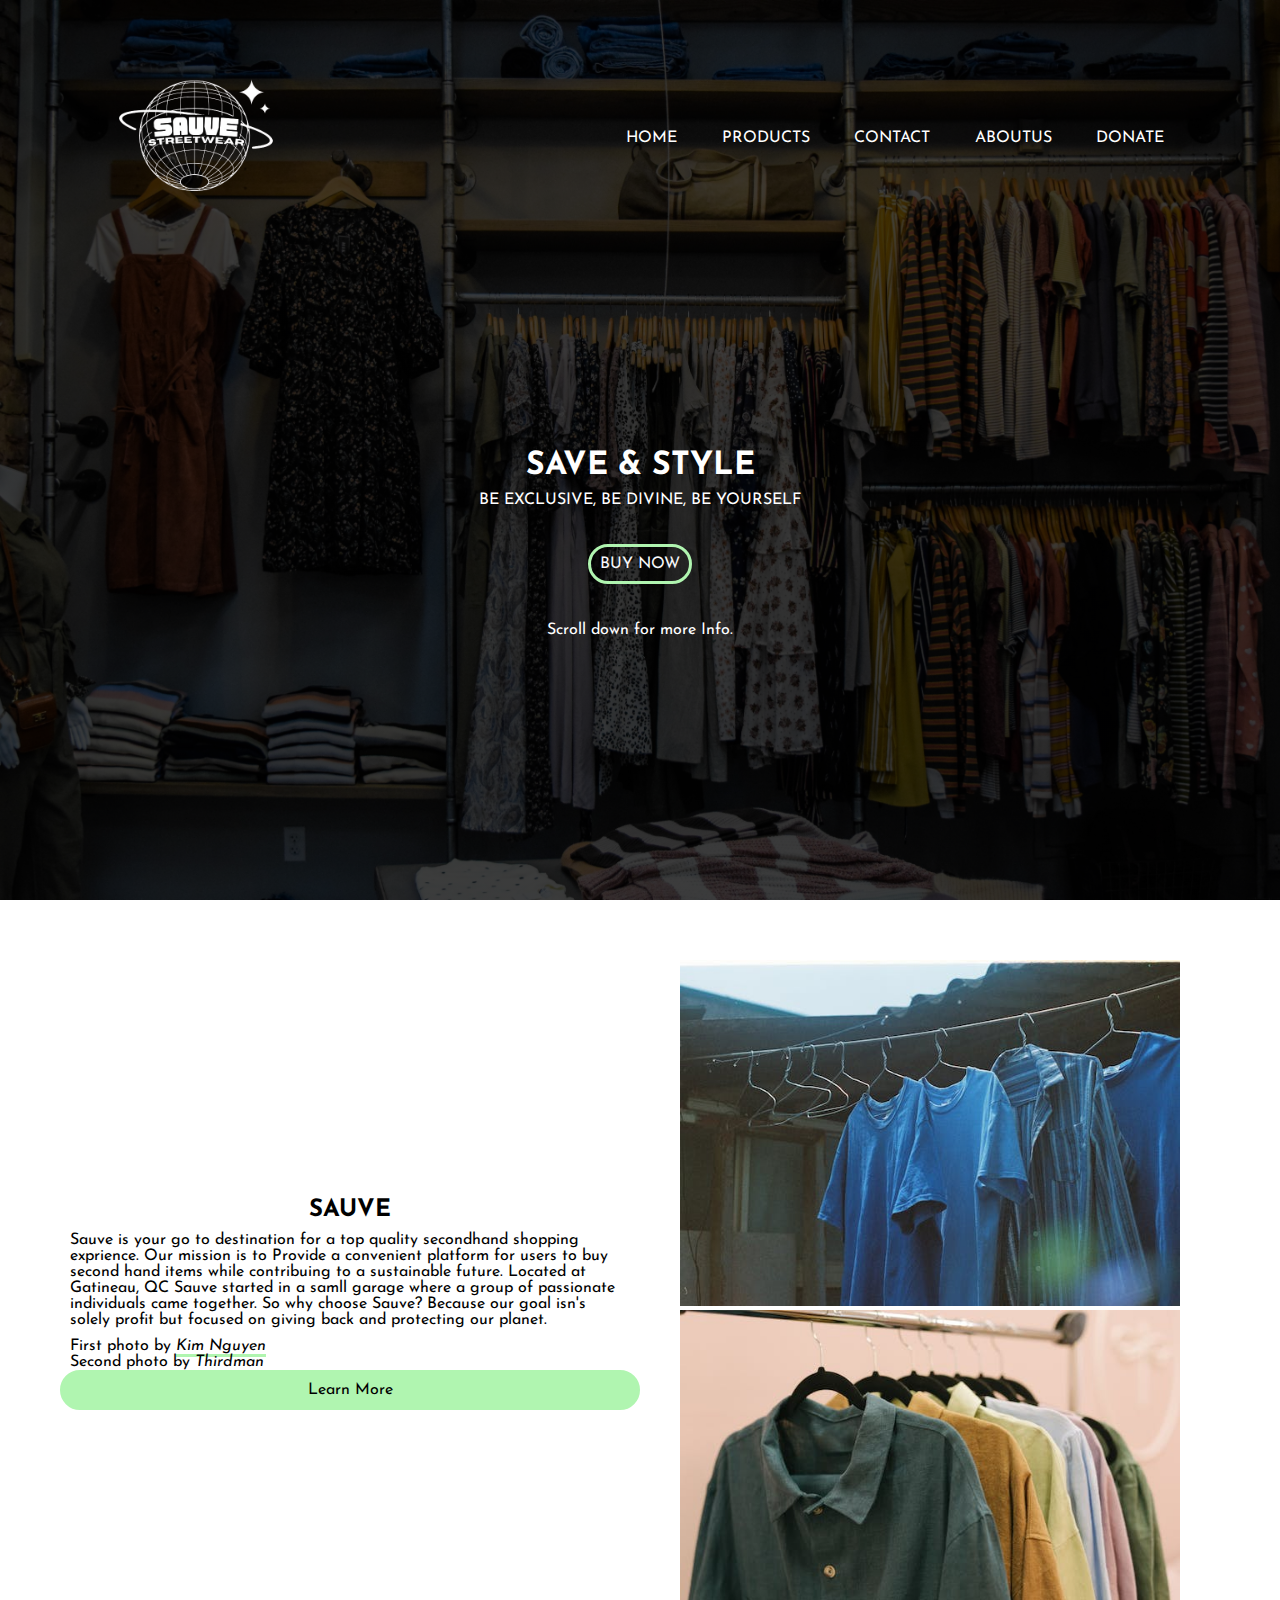
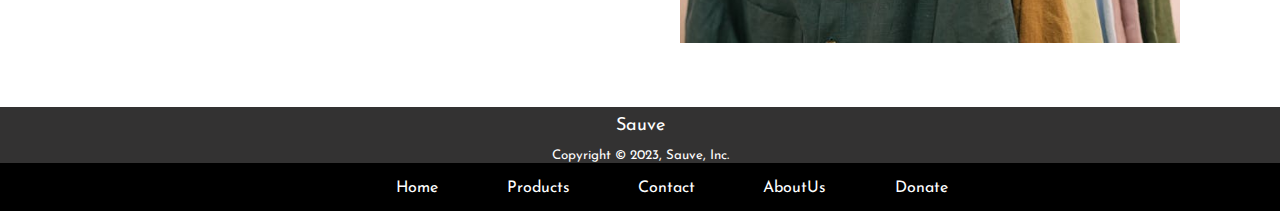
==== index.html @ 76a0934b "Uploading my assignment 4." ====
<!DOCTYPE html>
<html lang="en">

<head>
    <meta charset="UTF-8">
    <meta name="viewport" content="width=device-width, initial-scale=1.0">
    <title>Sauve</title>
    <link rel="icon" type="image/x-icon" href="./images/favicon.ico">
    <link rel="stylesheet" href="site.css">
</head>

<body>

    <div class="poster1">
        <div class="navagation">
            <a href="./index.html"><img src="./images/sauve-removebg-preview.png" alt="logo"></a>
            <ul>
                <li><a href="./index.html">HOME</a></li>
                <li><a href="./products.html">PRODUCTS</a></li>
                <li><a href="./contact.html">CONTACT</a></li>
                <li id="goodbye"><a href="./aboutus.html">ABOUTUS</a></li>
                <li id="goodbye1"><a href="./donate.html">DONATE</a></li>
            </ul>
        </div>
        <div class="view">
            <h1>SAVE & STYLE</h1>
            <p>BE EXCLUSIVE, BE DIVINE, BE YOURSELF </p><br><br>
            <a href="./buynow.html">
                <P class="divine">BUY NOW</P></a>
            
            <p class="scroll">Scroll down for more Info.</p>
            
        </div>
    </div>
    <div class="poster2">
    <section class="lorem">
        <div class="text">
            <h2>SAUVE</h2>
            <p>Sauve is your go to destination for a top quality secondhand shopping exprience.
                Our mission is to Provide a convenient platform for users to buy second hand items
                while contribuing to a sustainable future. Located at Gatineau, QC Sauve started
                in a samll garage where a group of passionate individuals came together. So why
                choose Sauve? Because our goal isn's solely profit but focused on giving back
                and protecting our planet.
                <ul>
                    <li>First photo by <a href="https://www.pexels.com/@kim-nguyen-3242484/">Kim Nguyen</a></li>
                    <li>Second photo by <a href="https://www.pexels.com/@thirdman/">Thirdman</a></li>
                </ul>
            
            <a href="./aboutus.html"><p class="hellk">Learn More</p></a>
            </div>
            <div class="homeimg">
                <img src="./images/img7cloth.jpeg" alt="">
                <img src="./images/img6cloth.jpeg" alt="">
                
            </div>
        </section>
        </div>
    <footer>
        <div class="footer">
            <p>Sauve</p>
            <small>
                Copyright &copy; 2023, Sauve, Inc.
            </small>
            <nav class="foot">
                <ul class="footer-bottom">
                    <li><a href="./index.html">Home</a></li>
                    <li><a href="./products.html">Products</a></li>
                    <li><a href="./contact.html">Contact</a></li>
                    <li><a href="./aboutus.html">AboutUs</a></li>
                    <li><a href="./donate.html">Donate</a></li>
                </ul>
            </nav>
        </div>
    </footer>
</body>

</html>
---- site.css ----
@import url('https://fonts.googleapis.com/css2?family=Abel&family=Bahiana&family=Bebas+Neue&family=Josefin+Sans:wght@100;400&display=swap');
@import url('https://fonts.googleapis.com/css2?family=Oswald&family=Source+Sans+3&display=swap');
:root {
    --normalColour: rgb(176, 245, 176);
    --normalfont: 'Josefin sans', sans-serif;
}
* {
    margin: 0;
    padding: 0;
    font-family: sans-serif;
    color: white;
}

.poster {
    inline-size: 100%;
    block-size: auto;
    background-image: linear-gradient(rgba(0, 0, 0, 0.75), rgba(0, 0, 0, 0.75)), url(./images/F9tjZiPUEm-kkcdX20ZU5R_YpNBlnBeQvXfOphczskE.jpg);
    background-size: cover;
    background-position: center;
    background-attachment: fixed;
    
}

.poster1 {
    inline-size: 100%;
    block-size: 100vh;
    background-image: linear-gradient(rgba(0, 0, 0, 0.75), rgba(0, 0, 0, 0.75)), url(./images/F9tjZiPUEm-kkcdX20ZU5R_YpNBlnBeQvXfOphczskE.jpg);
    background-size: cover;
    background-position: center;
    background-attachment: fixed;
    
}

.navagation {
    inline-size: 85%;
    margin: auto;
    padding: 35px 0;
    display: flex;
    align-items: center;
    justify-content: space-between;
}

img {
    inline-size: 200px;

}

.navagation ul li {
    list-style: none;
    display: inline-block;
    margin: 0 20px;

}

.navagation ul li a {
    color: white;
    text-decoration: none;
    
}
.navagation ul li a:hover {
    border-block-end: solid var(--normalColour);
    font-style: italic;
    font-family: var(--normalfont);
}

.view {
    width: 100%;
    position: absolute;
    top: 50%;
    text-align: center;
    color: white;
}
.lorem h2{
    color: black;
    font-family: var(--normalfont);
}
.lorem p {
    color: black;
}
.lorem {
    display: flex;
    flex-direction: row;
    align-items: center;
    margin: 60px;
    font-family: var(--normalfont);
}
.text {
    flex: 1;
}
.text li{
    color: black;
    list-style: none;
    font-family: var(--normalfont);
    margin-inline-start: 10px;
}
.text li a {
    color: black;
    font-family: var(--normalfont);
    text-decoration: none;
    border-block-end: var(--normalColour) solid;
    font-style: italic;
}

.homeimg {
    flex: 1;
    text-align: center;
    float: right;
}
.homeimg img {
    inline-size: 500px;
}

.hellk {
    text-align: center;
    border: 2px solid var(--normalColour);
    border-radius: 39px;
    background-color: var(--normalColour);
}
.lorem a {
    text-decoration: none;
}
.divine {
    border: solid 3px var(--normalColour);
    border-style: solid;
    display: inline;
    padding: 9px;
    border-radius: 30px;
    background-color: transparent;
    color: rgb(248, 248, 250);
}

.view a {
    text-decoration: none;
    color: white;
}

.footer {
    text-align: center;
    text-decoration: none;
    color: white;
    background-color: rgb(51, 50, 50);
    
}
.footer small {
    font-family: var(--normalfont);
}

.foot ul li {
    display: inline-block;
    margin-left: 5%;
    padding: 0;

}

.foot ul li a {
    font-family: var(--normalfont);
    color: rgb(254, 255, 255);
    text-decoration: none;
}
.foot ul li a:hover {
    border-block-end: solid var(--normalColour);
    font-style: italic;
}

.view h1,
p {
    font-family: var(--normalfont);
}

address a {
    text-decoration: none;
    color: white;
}

.footer-bottom {
    background: black;

    padding: 15px 0;
}

footer p {
    font-size: large;
}

.sell {
    display: inline-block;
    border: solid 3px var(--normalColour);
    border-style: solid;
    display: inline;
    padding: 9px;
    border-radius: 30px;
    background-color: transparent;
    margin-left: 20px;

}
.test {
    align-items: center;
    margin-inline-start: 10%;
}
h2 {
    color: white;
    text-align: center;
    
}
.about {
    border: 5px solid var(--normalColour);
    padding: 20px;
    margin-inline-start: 70px;
    margin-inline-end: 70px;
    margin-block-end: 250px;
}
.about p a {
    text-decoration: none;
    border-block-end: solid var(--normalColour);
    font-style: italic;
}
.about h2 {
    font-family: var(--normalfont);
}
h3 {
    margin-left: 10px;
    font-family: var(--normalfont);
}
p {
    padding: 10px;
    
}
.about p a {
    color: #fff;
}
.product {
    border: 1px solid var(--normalColour);
    text-align: center;
    padding: 10px;
    margin: auto;
    inline-size: 200px;
    margin-block-end: 9px;
    
}
.idk h2, button, .price {
    font-family: var(--normalfont);
}
.product img {
    max-inline-size: 100%;
    height: auto;
}
.product button {
    background-color: var(--normalColour);
    color: black;
    padding: 5px 10px;
    border: none;
    cursor: pointer;
}
.herewego {
    display: grid;
    grid-template-columns: repeat(3,1fr);
    align-items: center;
    gap: 5px;
}
.forus {
    display: grid;
    grid-template-columns: repeat(4,1fr);
    gap: 5px;
    margin-inline-start: 15px;
    margin-inline-end: 15px;
    position: relative;
    overflow: auto;
}
.contact img {
    inline-size: 20%;
}
.contact {
    
    align-items: center;
    text-align: center;
    border: 1px solid ;
}
.contact p,h4,a {
    color: #fff;
    font-family: var(--normalfont);
}
h4 {
    font-family: var(--normalfont);
}

.family {
    
    align-items: center;
    text-align: center;
    margin-inline-start: 200px;
    margin-inline-end: 200px;
    margin-block-end: 118px;
    margin-block-start: 10px;
    border-radius: 7px;
}
textarea#comment {
    color: black;
    block-size: auto;
}
input#email {
    color: black;
    inline-size: 20%;
}
input#firstName {
    color: black;
    inline-size: 20%;
}
.edit {
    background-color: var(--normalColour);
    color: black;
    padding: 5px 10px;
    border: none;
    cursor: pointer;
    margin-block-end: 5px;
}
.forus a {
    text-decoration: none;
    border-block-end: solid var(--normalColour);
    
}
.forus a:hover {
    font-style: italic;
}
.scroll {
    margin-block-start: 40px;
    
}

@media (max-width: 768px) {
    
    .navagation {
        flex-direction: column;
        align-items: center;
        text-align: center;
        font-size: small;
    }

    .navagation ul {
        margin-block-start: 15px;
    }

    .navagation ul li {
        display: inline-block;
        margin: 0 10px;
    }
    
    img {
        max-width: 100%;
        margin-block-start: 15px;
    }

    ul li a {
        text-decoration: none;
    }
    .herewego {
        display: inline-block;
        align-items: center;
    }
    
    .product {
        
        margin: 40px;
        inline-size: 8cm;
    }
    .poster1 {
        inline-size: 100%;
        block-size: 100vh;
        background-image: linear-gradient(rgba(0, 0, 0, 0.75), rgba(0, 0, 0, 0.75)), url(./images/F9tjZiPUEm-kkcdX20ZU5R_YpNBlnBeQvXfOphczskE.jpg);
        background-size: cover;
        background-position: center;
        background-attachment: fixed;
        
    }
    .poster {
        block-size: auto;
    }
    #goodbye {
        display: none;
    }
    #goodbye1 {
        display: none;
    }
   .about {
        margin: 20px;
   }
   .forus {
        display: grid;
        grid-template-columns: repeat(1,1fr);
        align-items: center;
        text-align: center;
        
   }
   .contact {
        margin-block-end: 10px;
    
   }
   .family {
        inline-size: max-content;
        margin: auto;
   }
   input#email {
        color: black;
        inline-size: 70%;
    }
    input#firstName {
        color: black;
        inline-size: 70%;
    }
    .foot ul li {
        font-size: 12px
    }
    .lorem {
        display: inline;
    }
    .homeimg {
        text-align: center;
    }
    
}
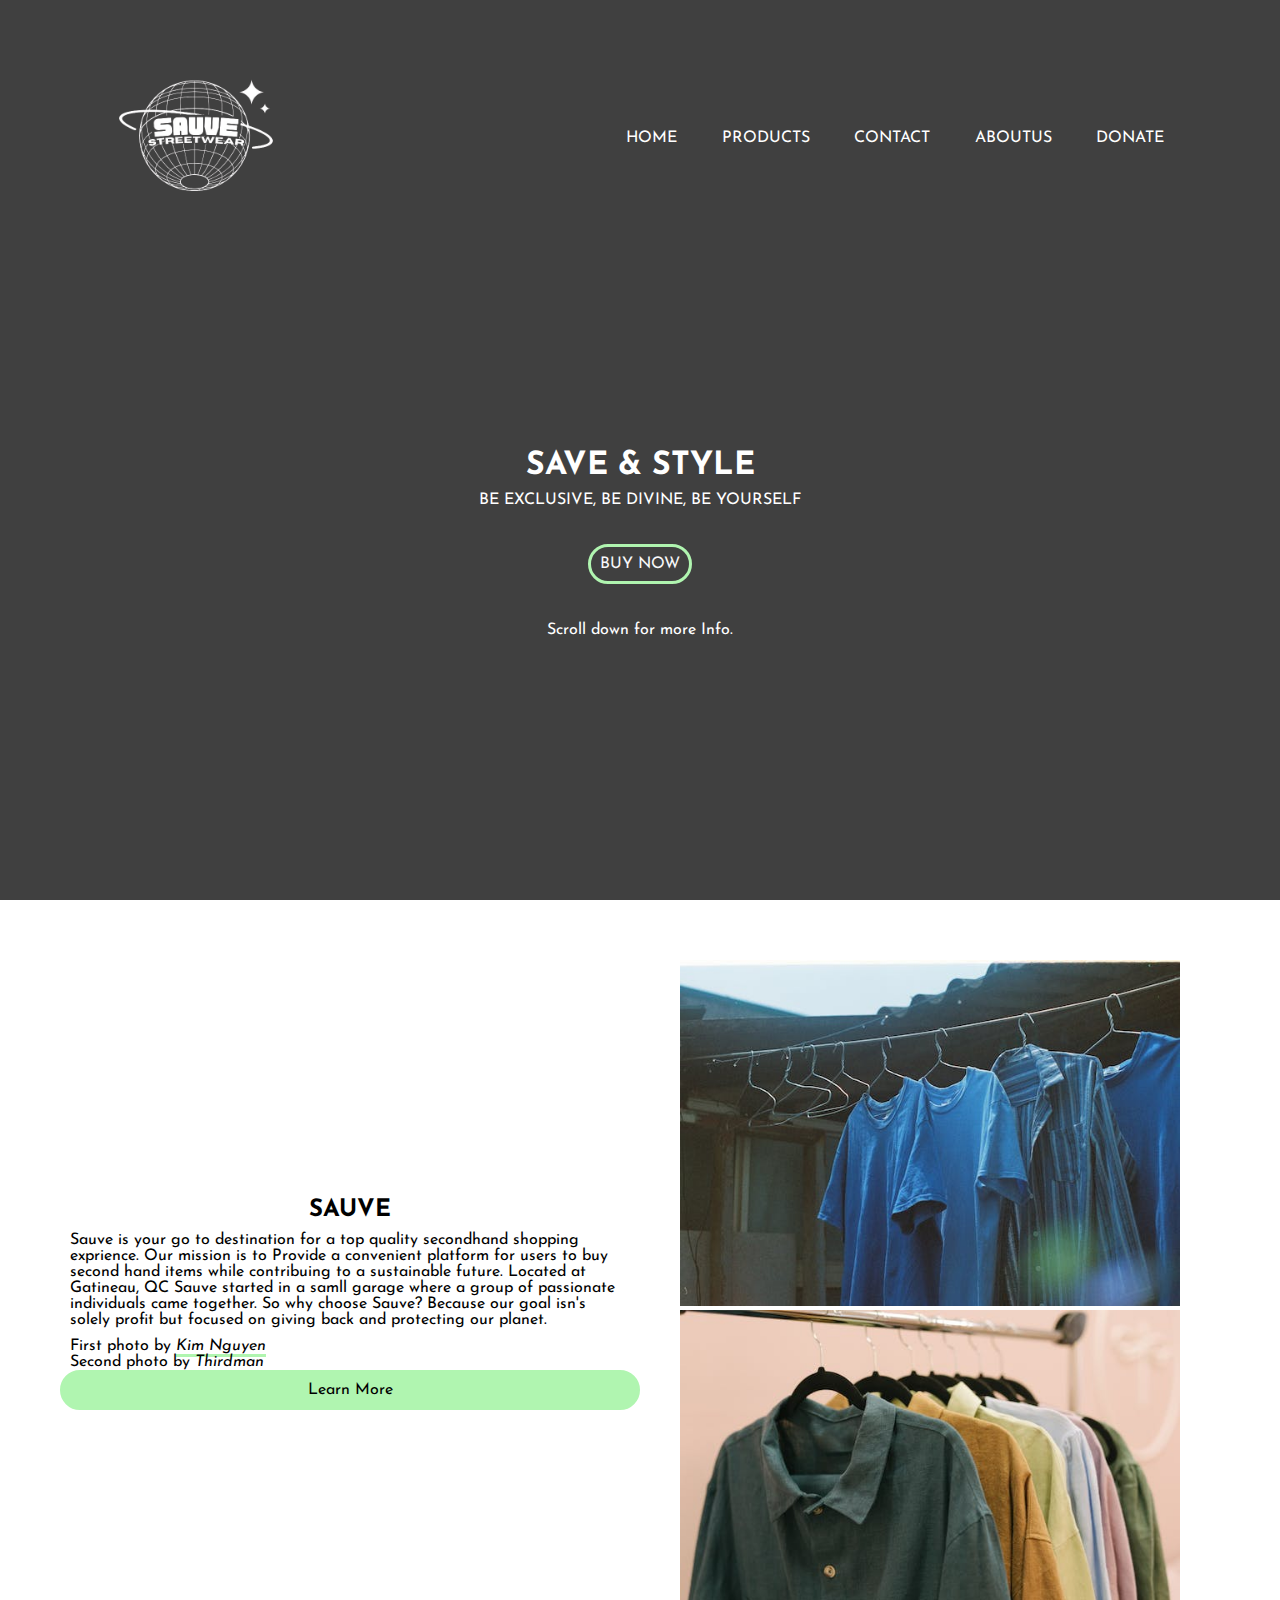
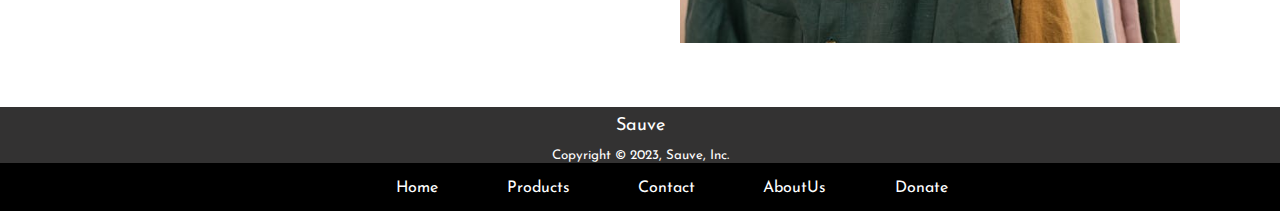
==== commit b22966b0: "My assignment 4." ====
--- a/index.html
+++ b/index.html
@@ -6,7 +6,7 @@
     <meta name="viewport" content="width=device-width, initial-scale=1.0">
     <title>Sauve</title>
     <link rel="icon" type="image/x-icon" href="./images/favicon.ico">
-    <link rel="stylesheet" href="site.css">
+    <link rel="stylesheet" href="./styles/site.css">
 </head>
 
 <body>
--- a/styles/site.css
+++ b/styles/site.css
@@ -0,0 +1,419 @@
+@import url('https://fonts.googleapis.com/css2?family=Abel&family=Bahiana&family=Bebas+Neue&family=Josefin+Sans:wght@100;400&display=swap');
+@import url('https://fonts.googleapis.com/css2?family=Oswald&family=Source+Sans+3&display=swap');
+:root {
+    --normalColour: rgb(176, 245, 176);
+    --normalfont: 'Josefin sans', sans-serif;
+}
+* {
+    margin: 0;
+    padding: 0;
+    font-family: sans-serif;
+    color: white;
+}
+
+.poster {
+    inline-size: 100%;
+    block-size: auto;
+    background-image: linear-gradient(rgba(0, 0, 0, 0.75), rgba(0, 0, 0, 0.75)), url(./images/F9tjZiPUEm-kkcdX20ZU5R_YpNBlnBeQvXfOphczskE.jpg);
+    background-size: cover;
+    background-position: center;
+    background-attachment: fixed;
+    
+}
+
+.poster1 {
+    inline-size: 100%;
+    block-size: 100vh;
+    background-image: linear-gradient(rgba(0, 0, 0, 0.75), rgba(0, 0, 0, 0.75)), url(./images/F9tjZiPUEm-kkcdX20ZU5R_YpNBlnBeQvXfOphczskE.jpg);
+    background-size: cover;
+    background-position: center;
+    background-attachment: fixed;
+    
+}
+
+.navagation {
+    inline-size: 85%;
+    margin: auto;
+    padding: 35px 0;
+    display: flex;
+    align-items: center;
+    justify-content: space-between;
+}
+
+img {
+    inline-size: 200px;
+
+}
+
+.navagation ul li {
+    list-style: none;
+    display: inline-block;
+    margin: 0 20px;
+
+}
+
+.navagation ul li a {
+    color: white;
+    text-decoration: none;
+    
+}
+.navagation ul li a:hover {
+    border-block-end: solid var(--normalColour);
+    font-style: italic;
+    font-family: var(--normalfont);
+}
+
+.view {
+    width: 100%;
+    position: absolute;
+    top: 50%;
+    text-align: center;
+    color: white;
+}
+.lorem h2{
+    color: black;
+    font-family: var(--normalfont);
+}
+.lorem p {
+    color: black;
+}
+.lorem {
+    display: flex;
+    flex-direction: row;
+    align-items: center;
+    margin: 60px;
+    font-family: var(--normalfont);
+}
+.text {
+    flex: 1;
+}
+.text li{
+    color: black;
+    list-style: none;
+    font-family: var(--normalfont);
+    margin-inline-start: 10px;
+}
+.text li a {
+    color: black;
+    font-family: var(--normalfont);
+    text-decoration: none;
+    border-block-end: var(--normalColour) solid;
+    font-style: italic;
+}
+
+.homeimg {
+    flex: 1;
+    text-align: center;
+    float: right;
+}
+.homeimg img {
+    inline-size: 500px;
+}
+
+.hellk {
+    text-align: center;
+    border: 2px solid var(--normalColour);
+    border-radius: 39px;
+    background-color: var(--normalColour);
+}
+.lorem a {
+    text-decoration: none;
+}
+.divine {
+    border: solid 3px var(--normalColour);
+    border-style: solid;
+    display: inline;
+    padding: 9px;
+    border-radius: 30px;
+    background-color: transparent;
+    color: rgb(248, 248, 250);
+}
+
+.view a {
+    text-decoration: none;
+    color: white;
+}
+
+.footer {
+    text-align: center;
+    text-decoration: none;
+    color: white;
+    background-color: rgb(51, 50, 50);
+    
+}
+.footer small {
+    font-family: var(--normalfont);
+}
+
+.foot ul li {
+    display: inline-block;
+    margin-left: 5%;
+    padding: 0;
+
+}
+
+.foot ul li a {
+    font-family: var(--normalfont);
+    color: rgb(254, 255, 255);
+    text-decoration: none;
+}
+.foot ul li a:hover {
+    border-block-end: solid var(--normalColour);
+    font-style: italic;
+}
+
+.view h1,
+p {
+    font-family: var(--normalfont);
+}
+
+address a {
+    text-decoration: none;
+    color: white;
+}
+
+.footer-bottom {
+    background: black;
+
+    padding: 15px 0;
+}
+
+footer p {
+    font-size: large;
+}
+
+.sell {
+    display: inline-block;
+    border: solid 3px var(--normalColour);
+    border-style: solid;
+    display: inline;
+    padding: 9px;
+    border-radius: 30px;
+    background-color: transparent;
+    margin-left: 20px;
+
+}
+.test {
+    align-items: center;
+    margin-inline-start: 10%;
+}
+h2 {
+    color: white;
+    text-align: center;
+    
+}
+.about {
+    border: 5px solid var(--normalColour);
+    padding: 20px;
+    margin-inline-start: 70px;
+    margin-inline-end: 70px;
+    margin-block-end: 250px;
+}
+.about p a {
+    text-decoration: none;
+    border-block-end: solid var(--normalColour);
+    font-style: italic;
+}
+.about h2 {
+    font-family: var(--normalfont);
+}
+h3 {
+    margin-left: 10px;
+    font-family: var(--normalfont);
+}
+p {
+    padding: 10px;
+    
+}
+.about p a {
+    color: #fff;
+}
+.product {
+    border: 1px solid var(--normalColour);
+    text-align: center;
+    padding: 10px;
+    margin: auto;
+    inline-size: 200px;
+    margin-block-end: 9px;
+    
+}
+.idk h2, button, .price {
+    font-family: var(--normalfont);
+}
+.product img {
+    max-inline-size: 100%;
+    height: auto;
+}
+.product button {
+    background-color: var(--normalColour);
+    color: black;
+    padding: 5px 10px;
+    border: none;
+    cursor: pointer;
+}
+.herewego {
+    display: grid;
+    grid-template-columns: repeat(3,1fr);
+    align-items: center;
+    gap: 5px;
+}
+.forus {
+    display: grid;
+    grid-template-columns: repeat(4,1fr);
+    gap: 5px;
+    margin-inline-start: 15px;
+    margin-inline-end: 15px;
+    position: relative;
+    overflow: auto;
+}
+.contact img {
+    inline-size: 20%;
+}
+.contact {
+    
+    align-items: center;
+    text-align: center;
+    border: 1px solid ;
+}
+.contact p,h4,a {
+    color: #fff;
+    font-family: var(--normalfont);
+}
+h4 {
+    font-family: var(--normalfont);
+}
+
+.family {
+    
+    align-items: center;
+    text-align: center;
+    margin-inline-start: 200px;
+    margin-inline-end: 200px;
+    margin-block-end: 118px;
+    margin-block-start: 10px;
+    border-radius: 7px;
+}
+textarea#comment {
+    color: black;
+    block-size: auto;
+}
+input#email {
+    color: black;
+    inline-size: 20%;
+}
+input#firstName {
+    color: black;
+    inline-size: 20%;
+}
+.edit {
+    background-color: var(--normalColour);
+    color: black;
+    padding: 5px 10px;
+    border: none;
+    cursor: pointer;
+    margin-block-end: 5px;
+}
+.forus a {
+    text-decoration: none;
+    border-block-end: solid var(--normalColour);
+    
+}
+.forus a:hover {
+    font-style: italic;
+}
+.scroll {
+    margin-block-start: 40px;
+    
+}
+
+@media (max-width: 768px) {
+    
+    .navagation {
+        flex-direction: column;
+        align-items: center;
+        text-align: center;
+        font-size: small;
+    }
+
+    .navagation ul {
+        margin-block-start: 15px;
+    }
+
+    .navagation ul li {
+        display: inline-block;
+        margin: 0 10px;
+    }
+    
+    img {
+        max-width: 100%;
+        margin-block-start: 15px;
+    }
+
+    ul li a {
+        text-decoration: none;
+    }
+    .herewego {
+        display: inline-block;
+        align-items: center;
+    }
+    
+    .product {
+        
+        margin: 40px;
+        inline-size: 8cm;
+    }
+    .poster1 {
+        inline-size: 100%;
+        block-size: 100vh;
+        background-image: linear-gradient(rgba(0, 0, 0, 0.75), rgba(0, 0, 0, 0.75)), url(./images/F9tjZiPUEm-kkcdX20ZU5R_YpNBlnBeQvXfOphczskE.jpg);
+        background-size: cover;
+        background-position: center;
+        background-attachment: fixed;
+        
+    }
+    .poster {
+        block-size: auto;
+    }
+    #goodbye {
+        display: none;
+    }
+    #goodbye1 {
+        display: none;
+    }
+   .about {
+        margin: 20px;
+   }
+   .forus {
+        display: grid;
+        grid-template-columns: repeat(1,1fr);
+        align-items: center;
+        text-align: center;
+        
+   }
+   .contact {
+        margin-block-end: 10px;
+    
+   }
+   .family {
+        inline-size: max-content;
+        margin: auto;
+   }
+   input#email {
+        color: black;
+        inline-size: 70%;
+    }
+    input#firstName {
+        color: black;
+        inline-size: 70%;
+    }
+    .foot ul li {
+        font-size: 12px
+    }
+    .lorem {
+        display: inline;
+    }
+    .homeimg {
+        text-align: center;
+    }
+    
+}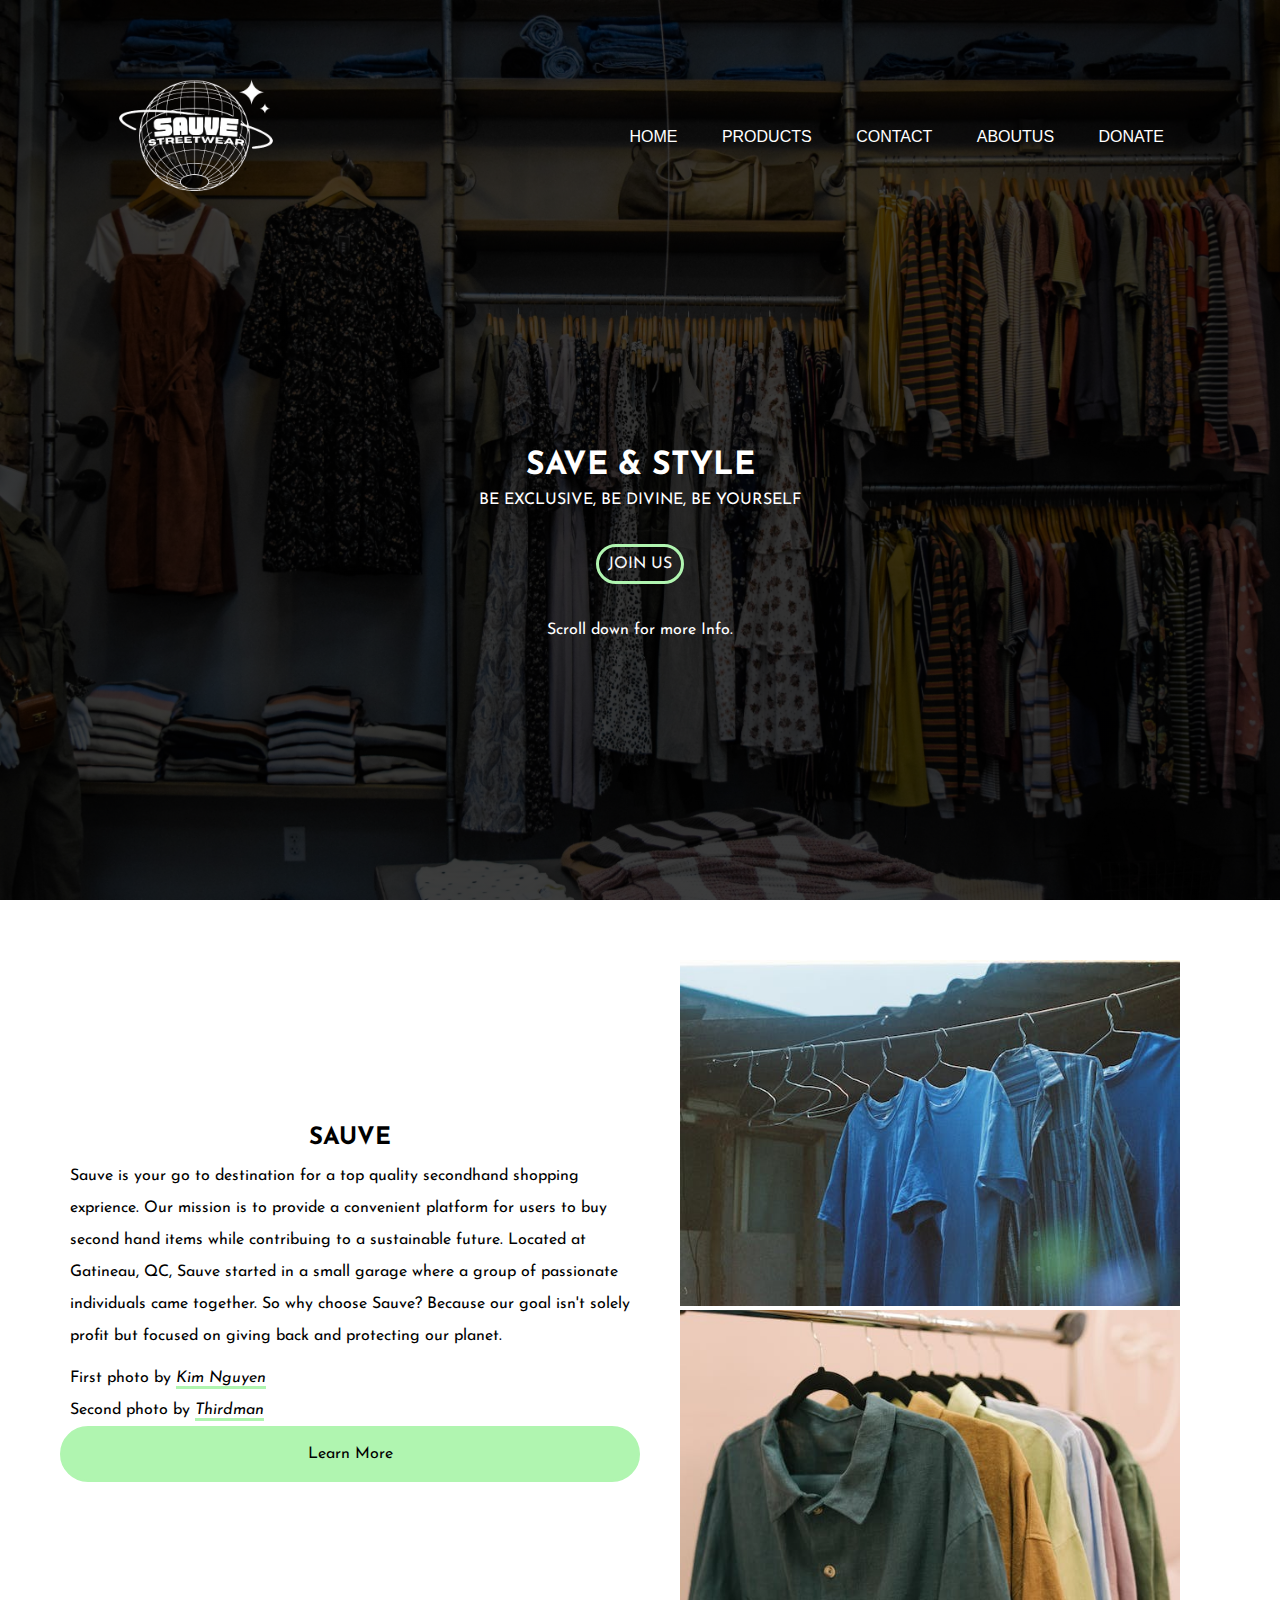
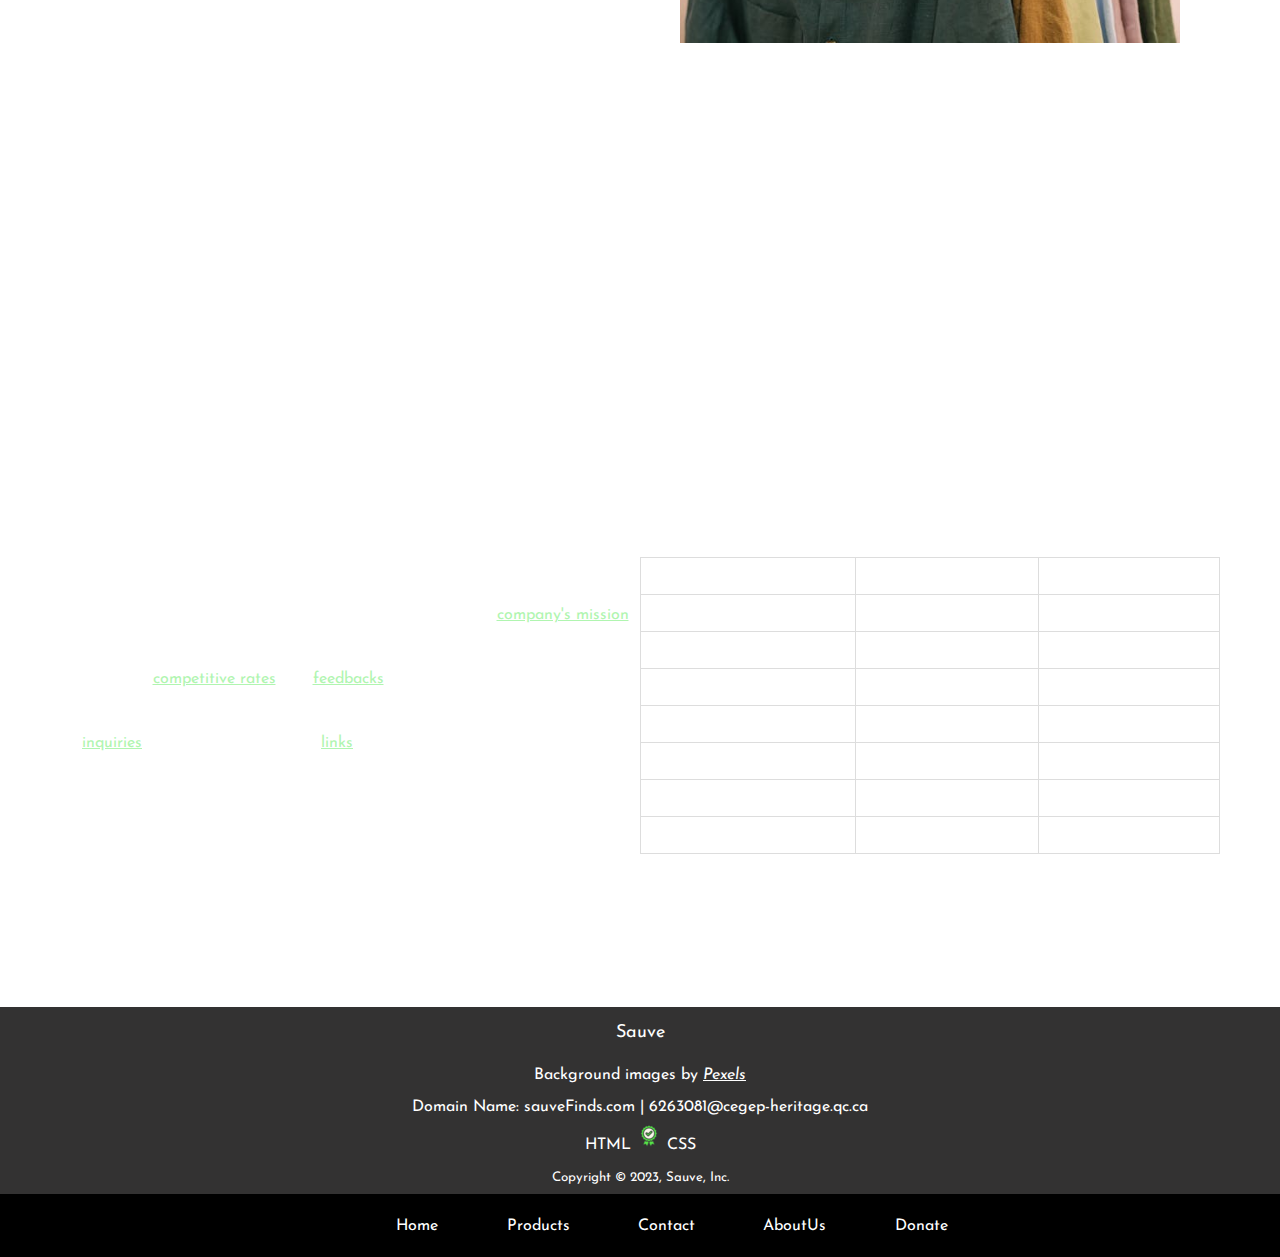
==== commit dc7f9835: "Web Assignment 3" ====
--- a/index.html
+++ b/index.html
@@ -6,7 +6,7 @@
     <meta name="viewport" content="width=device-width, initial-scale=1.0">
     <title>Sauve</title>
     <link rel="icon" type="image/x-icon" href="./images/favicon.ico">
-    <link rel="stylesheet" href="./styles/site.css">
+    <link rel="stylesheet" href="site.css">
 </head>
 
 <body>
@@ -25,8 +25,8 @@
         <div class="view">
             <h1>SAVE & STYLE</h1>
             <p>BE EXCLUSIVE, BE DIVINE, BE YOURSELF </p><br><br>
-            <a href="./buynow.html">
-                <P class="divine">BUY NOW</P></a>
+            <a href="./joinus.html">
+                <P class="divine">JOIN US</P></a>
             
             <p class="scroll">Scroll down for more Info.</p>
             
@@ -37,10 +37,10 @@
         <div class="text">
             <h2>SAUVE</h2>
             <p>Sauve is your go to destination for a top quality secondhand shopping exprience.
-                Our mission is to Provide a convenient platform for users to buy second hand items
-                while contribuing to a sustainable future. Located at Gatineau, QC Sauve started
-                in a samll garage where a group of passionate individuals came together. So why
-                choose Sauve? Because our goal isn's solely profit but focused on giving back
+                Our mission is to provide a convenient platform for users to buy second hand items
+                while contribuing to a sustainable future. Located at Gatineau, QC, Sauve started
+                in a small garage where a group of passionate individuals came together. So why
+                choose Sauve? Because our goal isn't solely profit but focused on giving back
                 and protecting our planet.
                 <ul>
                     <li>First photo by <a href="https://www.pexels.com/@kim-nguyen-3242484/">Kim Nguyen</a></li>
@@ -56,9 +56,73 @@
             </div>
         </section>
         </div>
+        <div class="poster3">
+            <section class="secondp">
+                <div class="centerit">
+                  <h2>For You</h2>
+                <p> At Sauve, our dedicated team is committed to fulfilling the <a href="./aboutus.html">
+                    company's mission</a> of providing top-notch services made to meet your needs.. We offer flexible hours and 
+                    <a href="./aboutus.html">competitive rates</a> and <a href="./aboutus.html">feedbacks</a> from various happy customers. 
+                    If you have like further information about our services, please 
+                    fill out our <a href="./contact.html">inquiries</a> form. Look through the <a href="./aboutus.html">links</a> to other relevant websites and thrift proud.
+                    </p>
+                </div>
+                <table class="forhome">
+                    
+                      <tr>
+                        <th>Day</th>
+                        <th>Open</th>
+                        <th>Close</th>
+                      </tr>
+                    
+                    <tbody>
+                      <tr>
+                        <td>Monday</td>
+                        <td>8:00 AM</td>
+                        <td>10:00 PM</td>
+                      </tr>
+                      <tr>
+                        <td>Tuesday</td>
+                        <td>8:00 AM</td>
+                        <td>10:00 PM</td>
+                      </tr>
+                      <tr>
+                        <td>Wednesday</td>
+                        <td>8:00 AM</td>
+                        <td>10:00 PM</td>
+                      </tr>
+                      <tr>
+                        <td>Thursday</td>
+                        <td>8:00 AM</td>
+                        <td>10:00 PM</td>
+                      </tr>
+                      <tr>
+                        <td>Friday</td>
+                        <td>8:00 AM</td>
+                        <td>10:00 PM</td>
+                      </tr>
+                      <tr>
+                        <td>Saturday</td>
+                        <td>8:00 AM</td>
+                        <td>10:00 PM</td>
+                      </tr>
+                      <tr>
+                        <td>Sunday</td>
+                        <td>10:00 AM</td>
+                        <td>7:00 PM</td>
+                      </tr>
+                    </tbody>
+                  </table>
+            </section>
+        </div>
     <footer>
         <div class="footer">
             <p>Sauve</p>
+            <div class="footerimg">
+              Background images by <a href="https://www.pexels.com/">Pexels</a><br>
+              Domain Name: sauveFinds.com | 6263081@cegep-heritage.qc.ca <br>
+              HTML <img src="./images/trustworthy1.png" alt="valid" class="done"> CSS
+            </div>
             <small>
                 Copyright &copy; 2023, Sauve, Inc.
             </small>
--- a/site.css
+++ b/site.css
@@ -0,0 +1,713 @@
+@import url('https://fonts.googleapis.com/css2?family=Abel&family=Bahiana&family=Bebas+Neue&family=Josefin+Sans:wght@100;400&display=swap');
+@import url('https://fonts.googleapis.com/css2?family=Oswald&family=Source+Sans+3&display=swap');
+:root {
+    --normalColour: rgb(176, 245, 176);
+    --normalfont: 'Josefin sans', sans-serif;
+    --pfontsize: 1.2rem;
+    --lineHeight: 24pt;
+    --italicStyle: italic;
+}
+* {
+    margin: 0;
+    padding: 0;
+    font-family: sans-serif;
+    color: white;
+}
+
+.poster {
+    inline-size: 100%;
+    block-size: auto;
+    background-image: linear-gradient(rgba(0, 0, 0, 0.75), rgba(0, 0, 0, 0.75)), url(./images/F9tjZiPUEm-kkcdX20ZU5R_YpNBlnBeQvXfOphczskE.jpg);
+    background-size: cover;
+    background-position: center;
+    background-attachment: fixed;
+    
+}
+
+.poster1 {
+    inline-size: 100%;
+    block-size: 100vh;
+    background-image: linear-gradient(rgba(0, 0, 0, 0.75), rgba(0, 0, 0, 0.75)), url(./images/F9tjZiPUEm-kkcdX20ZU5R_YpNBlnBeQvXfOphczskE.jpg);
+    background-size: cover;
+    background-position: center;
+    background-attachment: fixed;
+    
+}
+.poster3 {
+    inline-size: 100%;
+    block-size: 100vh;
+    background-image: linear-gradient(rgba(0, 0, 0, 0.75), rgba(0, 0, 0, 0.75)), url(./images/pexels-rachel-claire-5531437.jpg);
+    background-size: cover;
+    background-position: center;
+    background-attachment: fixed;
+    
+}
+.navagation {
+    inline-size: 85%;
+    margin: auto;
+    padding: 35px 0;
+    display: flex;
+    align-items: center;
+    justify-content: space-between;
+}
+
+ a img {
+    inline-size: 200px;
+
+}
+
+.navagation ul li {
+    list-style: none;
+    display: inline-block;
+    margin: 0 20px;
+
+}
+
+.navagation ul li a {
+    color: white;
+    text-decoration: none;
+    
+}
+.navagation ul li a:hover {
+    border-block-end: solid var(--normalColour);
+    font-style: italic;
+    font-family: var(--normalfont);
+}
+
+.view {
+    width: 100%;
+    position: absolute;
+    top: 50%;
+    text-align: center;
+    color: #fff;
+}
+.view h1 {
+    font-family: var(--normalfont);
+}
+/* home page first paragraph*/
+.lorem h2{
+    color: #000;
+    font-family: var(--normalfont);
+}
+.lorem p {
+    color: #000;
+    line-height: var(--lineHeight);
+}
+.lorem {
+    display: flex;
+    flex-direction: row;
+    align-items: center;
+    margin: 60px;
+    font-family: var(--normalfont);
+}
+.text {
+    flex: 1;
+}
+
+.text li{
+    color: black;
+    list-style: none;
+    font-family: var(--normalfont);
+    margin-inline-start: 10px;
+}
+.text li a {
+    color: black;
+    font-family: var(--normalfont);
+    text-decoration: none;
+    border-block-end: var(--normalColour) solid;
+    font-style: var(--italicStyle);
+    line-height: var(--lineHeight);
+}
+
+.homeimg {
+    flex: 1;
+    text-align: center;
+    float: right;
+}
+.homeimg img {
+    inline-size: 500px;
+}
+/* home page second paragraph */
+.secondp {
+    position: relative;
+    top: 50%;
+    bottom: 50%;
+    text-align: center; 
+    margin: 60px;
+    font-family: var(--normalfont);
+    line-height: var(--lineHeight);
+    display: grid;
+    grid-template-columns: 1fr 1fr;
+}
+.centerit p a{
+    font-family: var(--normalfont);
+    color: var(--normalColour);
+}
+.centerit h2 {
+    font-family: var(--normalfont);
+}
+
+/* Table */
+table {
+    border-collapse: collapse;
+    
+  }
+  th, td {
+    border: 1px solid #ddd;
+    padding: 2px;
+    font-family: var(--normalfont);
+  }
+ .rates {
+   margin-inline-start: auto;
+   margin-inline-end: auto;
+ }
+ caption strong {
+    font-family: var(--normalfont);
+ }
+.hellk {
+    text-align: center;
+    border: 2px solid var(--normalColour);
+    border-radius: 39px;
+    background-color: var(--normalColour);
+}
+.lorem a {
+    text-decoration: none;
+}
+.divine {
+    border: solid 3px var(--normalColour);
+    border-style: solid;
+    display: inline;
+    padding: 9px;
+    border-radius: 30px;
+    background-color: transparent;
+    color: rgb(248, 248, 250);
+}
+
+.view a {
+    text-decoration: none;
+    color: white;
+}
+
+.footer {
+    text-align: center;
+    text-decoration: none;
+    color: white;
+    background-color: rgb(51, 50, 50);
+    line-height: var(--lineHeight);
+    font-family: var(--normalfont);
+}
+.footer small {
+    font-family: var(--normalfont);
+}
+
+.foot ul li {
+    display: inline-block;
+    margin-left: 5%;
+    padding: 0;
+
+}
+
+.foot ul li a {
+    font-family: var(--normalfont);
+    color: rgb(254, 255, 255);
+    text-decoration: none;
+}
+.foot ul li a:hover {
+    border-block-end: solid var(--normalColour);
+    font-style: var(--italicStyle);
+}
+.footerimg {
+    font-family: var(--normalfont);
+}
+.footerimg a {
+    font-family: var(--normalfont);
+    font-style: var(--italicStyle);
+}
+p {
+    font-family: var(--normalfont);
+}
+
+address a {
+    text-decoration: none;
+    color: white;
+}
+
+.footer-bottom {
+    background: black;
+
+    padding: 15px 0;
+}
+
+footer p {
+    font-size: large;
+}
+
+
+.sell {
+    display: inline-block;
+    border: solid 3px var(--normalColour);
+    border-style: solid;
+    display: inline;
+    padding: 9px;
+    border-radius: 30px;
+    background-color: transparent;
+    margin-left: 20px;
+
+}
+.test {
+    align-items: center;
+    margin-inline-start: 10%;
+}
+h2 {
+    color: #fff;
+    text-align: center;
+    
+}
+.about {
+    border: 5px solid var(--normalColour);
+    padding: 20px;
+    margin-inline-start: 70px;
+    margin-inline-end: 35px;
+    margin-block-end: 250px;
+    line-height: var(--lineHeight);
+}
+.about p a {
+    text-decoration: none;
+    border-block-end: solid var(--normalColour);
+    font-style: var(--italicStyle);
+}
+.about h2 {
+    font-family: var(--normalfont);
+}
+h3, h4 {
+    margin-left: 10px;
+    font-family: var(--normalfont);
+}
+.related ul li a {
+    font-family: var(--normalfont);
+    text-decoration: none;
+    
+}
+.related ul li a:hover {
+    border-block-end: solid var(--normalColour);
+    font-style: var(--italicStyle);
+}
+.related ul li {
+    margin-inline-start: 40px;
+    list-style-image: url(./images/favicon.ico);
+}
+.related {
+    margin-block-start: 10px;
+}
+p {
+    padding: 10px;
+    
+}
+.about p a {
+    color: #fff;
+}
+/* For video */
+.forvid {
+    display: grid;
+    grid-template-columns: 1fr 1fr 1fr ;
+    line-height: var(--lineHeight);
+}
+ .forvid p {
+    grid-column: 2 / 3;
+    text-align: center;
+    font-style: var(--italicStyle);
+}
+video {
+    grid-column: 2 / 3;
+    box-shadow: 0 0 5px #000, inset 0 0 5px #000, 0 0 20px 
+    var(--normalColour), inset 0 0 20px var(--normalColour), 0 0 20px 2px 
+    var(--normalColour), inset 0 0 20px 2px var(--normalColour);
+}
+.revi {
+    text-align: center;
+}
+/* For staff */
+.staff {
+    display: grid;
+    grid-template-columns: 1fr 1fr;
+    text-align: center;
+}
+.forstaff {
+    margin: 20px;
+}
+.product {
+    border: 1px solid var(--normalColour);
+    text-align: center;
+    padding: 10px;
+    margin: auto;
+    inline-size: 200px;
+    margin-block-end: 9px;
+    
+}
+.idk h2, button, .price {
+    font-family: var(--normalfont);
+}
+.product img {
+    max-width: 100%;
+    height: auto;
+}
+.product button {
+    background-color: var(--normalColour);
+    color: black;
+    padding: 5px 10px;
+    border: none;
+    cursor: pointer;
+}
+.prod h1{
+    text-align: center;
+    font-family: var(--normalfont);
+    border-block-end: 1px solid var(--normalColour);
+}
+.herewego {
+    display: grid;
+    grid-template-columns: repeat(3,1fr);
+    align-items: center;
+    gap: 5px;
+}
+.forus {
+    display: grid;
+    grid-template-columns: repeat(4,1fr);
+    gap: 5px;
+    margin-inline-start: 15px;
+    margin-inline-end: 15px;
+    position: relative;
+    overflow: auto;
+}
+.contact img {
+    inline-size: 20%;
+}
+.contact {
+    
+    align-items: center;
+    text-align: center;
+    border: 1px solid ;
+}
+.contact p,h4,a {
+    color: #fff;
+}
+.contact a {
+    font-family: var(--normalfont);
+}
+.family {
+   
+    margin-block-end: 118px;
+}
+/* contact us */
+fieldset {
+    margin-block-end: 20px;
+}
+form {
+    display: grid;
+    grid-template-columns: 1fr 1fr 1fr  ;
+    grid-gap: 5px;
+    
+}
+
+label{
+    grid-column: 2 / 3;
+    text-align: center;
+    font-family: var(--normalfont);
+}
+
+input, textarea {
+    grid-column: 2 / 3;
+    font-family: var(--normalfont);
+    color: #000;
+}
+.moreinfo, .find,.preferences, legend {
+    grid-column: 2 / 3;
+    font-family: var(--normalfont);
+}
+.trial h3 {
+    text-align: center;
+}
+button[type="submit"], button[type="reset"] {
+    grid-column: 2 / 3;
+    background-color: var(--normalColour);
+    color: black;
+    padding: 5px 10px;
+    border: none;
+}
+.select, optgroup, option {
+    color: #000;
+    grid-column: 2 / 3;
+    text-align: center;
+    font-family: var(--normalfont);
+}
+input, select {
+    block-size: 2em;
+    
+    font-size: 1rem;
+}
+.often {
+    grid-column: 2 / 3;
+}
+.forcontact {
+    text-align: center;
+    margin-block-end: 2cm;
+}
+label:not(fieldset>label)::after {
+    content: ":";
+}
+.edit {
+    background-color: var(--normalColour);
+    color: #000;
+    padding: 5px 10px;
+    border: none;
+    cursor: pointer;
+    margin-block-end: 5px;
+}
+.forus {
+    margin-block-end: 10px;
+}
+.forus a {
+    text-decoration: none;
+    border-block-end: solid var(--normalColour);
+    
+}
+.forus a:hover {
+    font-style: var(--italicStyle);
+}
+.scroll {
+    margin-block-start: 40px;
+    
+}
+/* Donate page */
+.donate p{
+    margin-block-end: 50px;
+}
+.donate2 {
+    display: grid;
+    grid-template-columns: 1fr 1fr;
+    margin-block-end: 50px;
+}
+.donate2 img {
+    width: 50%;
+    height: auto;
+    margin-inline-start: 40%;
+} 
+.donate2 p {
+    margin-block-start: 5%;
+    margin-inline-end: 50px;
+    line-height: var(--lineHeight);
+}
+.donate h1, .donations h2 {
+    text-align: center;
+    font-family: var(--normalfont);
+}
+.donate p, .donations p {
+    text-align: center;
+    font-size: large;
+}
+.icons, .icons2 {
+    
+    display: flex;
+    flex-wrap: wrap;
+    justify-content: center;
+    justify-content: space-evenly;
+    margin-inline-start: 5vh;
+    margin-inline-end: 5vh;
+    margin-block-start: 25px;
+    
+}
+.icons img, .icons2 img {
+    inline-size: 10vh;
+    padding: 15%;
+}
+.icons div, .icons2 div {
+    
+    inline-size: 15vh;
+    block-size: 15vh;
+    border: 1px solid #fff;
+    background-color: white;
+    border-radius: 50%;
+}
+/* For Join US*/
+.membership h1, .membership{
+    font-family: var(--normalfont);
+    text-align: center;
+    margin-block-end: 20px;
+}
+.membership2 {
+    display: grid;
+    grid-template-columns: 1fr 1fr 1fr 1fr 1fr 1fr;
+}
+.savers {
+    grid-column: 2 / 3;
+    
+}
+.savers h2, .savers2 h2 {
+    text-align: left;
+    font-family: var(--normalfont);
+}
+.savers2 {
+    grid-column: 4 / 6;
+    line-height: var(--lineHeight);
+}
+.savers2 ul p {
+    font-size: var(--pfontsize);
+}
+.savers p {
+    line-height: var(--lineHeight);
+    font-size: var(--pfontsize);
+}
+.savers2 ul li {
+    color: var(--normalColour);
+    font-family: var(--normalfont);
+    list-style-image: url(./images/review\ \(2\).png);
+    font-size: 1.5rem;
+}
+.savers p a {
+    font-family: var(--normalfont);
+    color: var(--normalColour);
+    font-size: var(--pfontsize);
+}
+.done img {
+    width: 16px;
+}
+@media (max-width: 768px) {
+    
+    .navagation {
+        flex-direction: column;
+        align-items: center;
+        text-align: center;
+        font-size: small;
+    }
+
+    .navagation ul {
+        margin-block-start: 15px;
+    }
+
+    .navagation ul li {
+        display: inline-block;
+        margin: 0 10px;
+    }
+    
+    .navigation img {
+        max-width: 100%;
+        margin-block-start: 15px;
+    }
+
+    ul li a {
+        text-decoration: none;
+    }
+    .herewego {
+        display: inline-block;
+        align-items: center;
+    }
+    
+    .product {
+        
+        margin-inline-start: 40px;
+        inline-size: 8cm;
+    }
+    .poster1 {
+        inline-size: 100%;
+        block-size: 100vh;
+        background-image: linear-gradient(rgba(0, 0, 0, 0.75), rgba(0, 0, 0, 0.75)), url(./images/F9tjZiPUEm-kkcdX20ZU5R_YpNBlnBeQvXfOphczskE.jpg);
+        background-size: cover;
+        background-position: center;
+        background-attachment: fixed;
+        
+    }
+    .poster3 {
+        block-size: auto;
+    }
+    .poster {
+        block-size: auto;
+    }
+    #goodbye {
+        display: none;
+    }
+    
+   .about {
+        margin: 20px;
+   }
+   .forus {
+        display: grid;
+        grid-template-columns: repeat(1,1fr);
+        align-items: center;
+        text-align: center;
+        
+   }
+   .contact {
+        margin-block-end: 10px;
+    
+   }
+   .family {
+        inline-size: max-content;
+        margin: auto;
+        margin-block-end: 10px;
+   }
+   
+    .foot ul li {
+        font-size: 12px
+    }
+    .lorem {
+        display: inline;
+    }
+    .homeimg {
+        text-align: center;
+    }
+    form {
+        display: grid;
+        grid-template-columns: 0%;
+        align-items: baseline;
+    }
+    .secondp {
+        display: inline-block;
+    }
+    .forhome {
+        margin-inline-start: auto;
+        margin-inline-end: auto;
+    }
+    .icons , .icons2 {
+        display: grid;
+        grid-template-columns: 1fr 1fr;
+        
+    }  
+    .icons div, .icons2 div {
+        margin-block-end: 50px;
+        margin-inline-start: auto;
+        margin-inline-end: auto;
+    }  
+    .donate2 {
+        display: list-item;
+    }
+    .donate2 img {
+        display: none;
+    }
+    .donate2 p {
+        margin-inline-end: 0;
+    }
+    .forvid {
+        display: inline;
+    }
+    .forvid p {
+        text-align: center;
+    }
+    video {
+        max-width: 900px;
+        width: 100%;
+        
+    }
+    .staff {
+        display: inline;
+    }
+    .membership2 {
+        display: inline;
+        text-align: center;
+    }
+    .savers h2, .savers2 h2 {
+        text-align: center;
+    }
+    .fix {
+        display: none;
+    }
+    
+}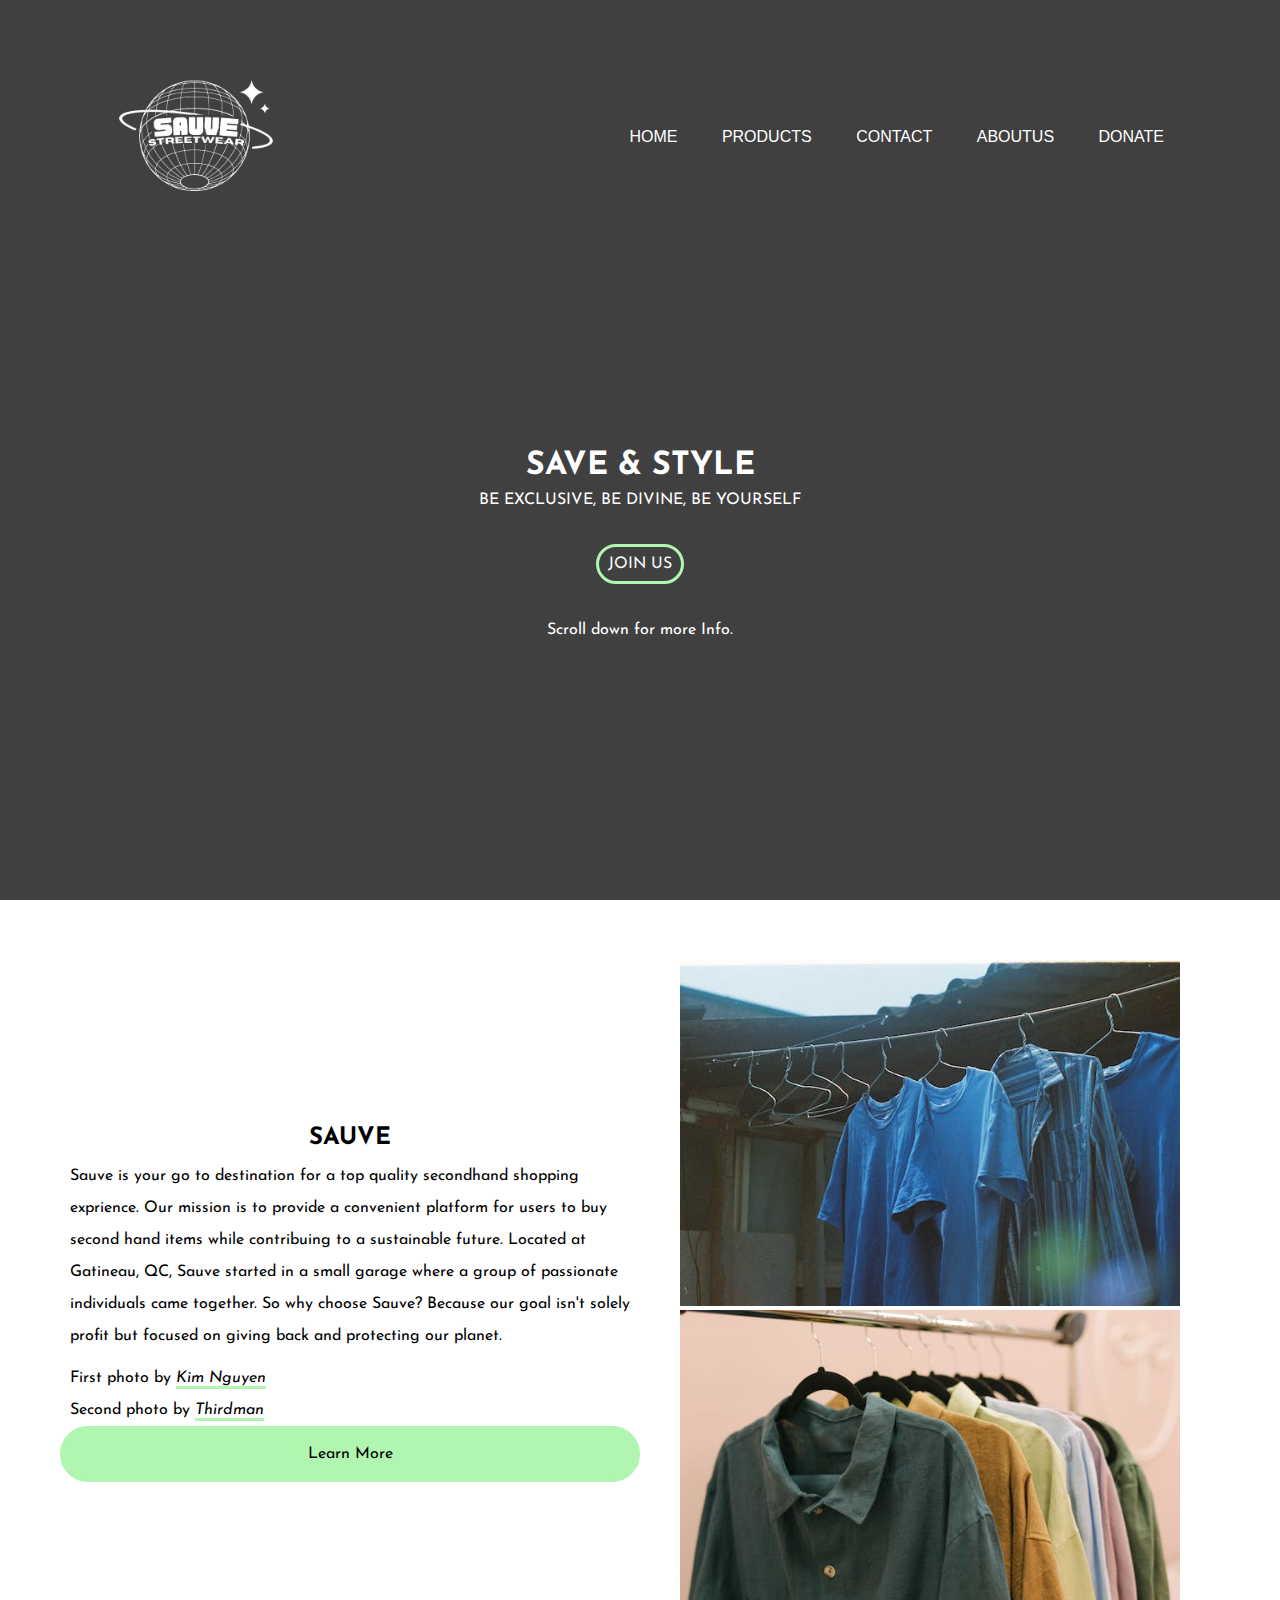
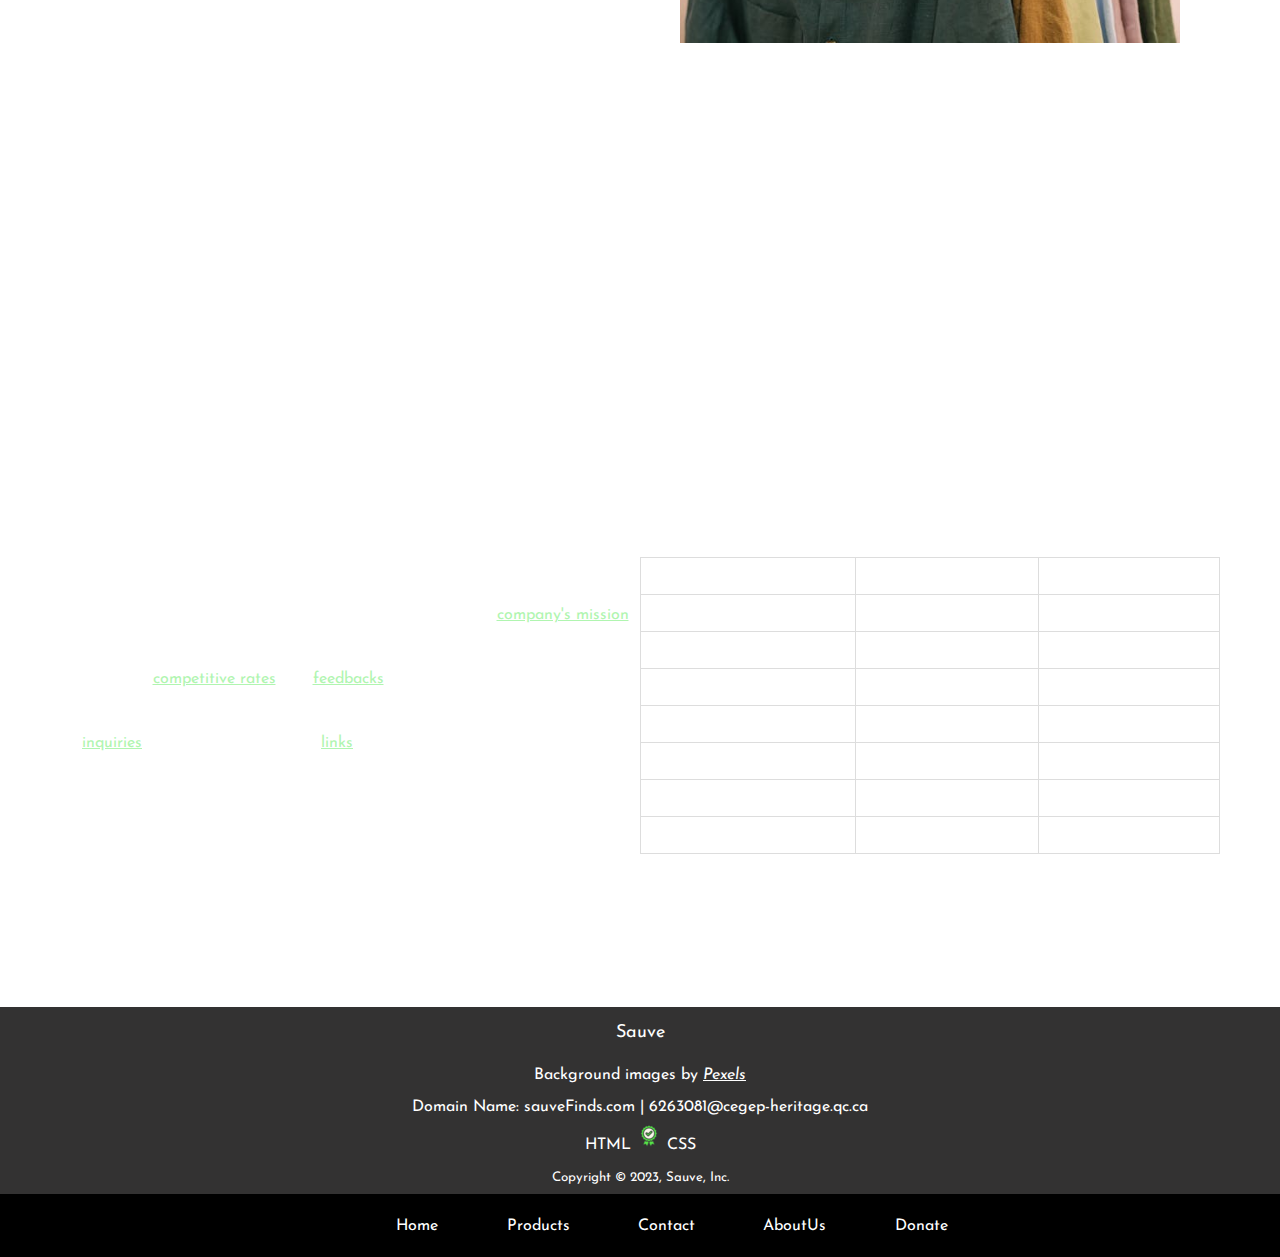
==== commit b007fca3: "css fix" ====
--- a/index.html
+++ b/index.html
@@ -6,7 +6,7 @@
     <meta name="viewport" content="width=device-width, initial-scale=1.0">
     <title>Sauve</title>
     <link rel="icon" type="image/x-icon" href="./images/favicon.ico">
-    <link rel="stylesheet" href="site.css">
+    <link rel="stylesheet" href="./styles/site.css">
 </head>
 
 <body>
--- a/styles/site.css
+++ b/styles/site.css
@@ -0,0 +1,713 @@
+@import url('https://fonts.googleapis.com/css2?family=Abel&family=Bahiana&family=Bebas+Neue&family=Josefin+Sans:wght@100;400&display=swap');
+@import url('https://fonts.googleapis.com/css2?family=Oswald&family=Source+Sans+3&display=swap');
+:root {
+    --normalColour: rgb(176, 245, 176);
+    --normalfont: 'Josefin sans', sans-serif;
+    --pfontsize: 1.2rem;
+    --lineHeight: 24pt;
+    --italicStyle: italic;
+}
+* {
+    margin: 0;
+    padding: 0;
+    font-family: sans-serif;
+    color: white;
+}
+
+.poster {
+    inline-size: 100%;
+    block-size: auto;
+    background-image: linear-gradient(rgba(0, 0, 0, 0.75), rgba(0, 0, 0, 0.75)), url(./images/F9tjZiPUEm-kkcdX20ZU5R_YpNBlnBeQvXfOphczskE.jpg);
+    background-size: cover;
+    background-position: center;
+    background-attachment: fixed;
+    
+}
+
+.poster1 {
+    inline-size: 100%;
+    block-size: 100vh;
+    background-image: linear-gradient(rgba(0, 0, 0, 0.75), rgba(0, 0, 0, 0.75)), url(./images/F9tjZiPUEm-kkcdX20ZU5R_YpNBlnBeQvXfOphczskE.jpg);
+    background-size: cover;
+    background-position: center;
+    background-attachment: fixed;
+    
+}
+.poster3 {
+    inline-size: 100%;
+    block-size: 100vh;
+    background-image: linear-gradient(rgba(0, 0, 0, 0.75), rgba(0, 0, 0, 0.75)), url(./images/pexels-rachel-claire-5531437.jpg);
+    background-size: cover;
+    background-position: center;
+    background-attachment: fixed;
+    
+}
+.navagation {
+    inline-size: 85%;
+    margin: auto;
+    padding: 35px 0;
+    display: flex;
+    align-items: center;
+    justify-content: space-between;
+}
+
+ a img {
+    inline-size: 200px;
+
+}
+
+.navagation ul li {
+    list-style: none;
+    display: inline-block;
+    margin: 0 20px;
+
+}
+
+.navagation ul li a {
+    color: white;
+    text-decoration: none;
+    
+}
+.navagation ul li a:hover {
+    border-block-end: solid var(--normalColour);
+    font-style: italic;
+    font-family: var(--normalfont);
+}
+
+.view {
+    width: 100%;
+    position: absolute;
+    top: 50%;
+    text-align: center;
+    color: #fff;
+}
+.view h1 {
+    font-family: var(--normalfont);
+}
+/* home page first paragraph*/
+.lorem h2{
+    color: #000;
+    font-family: var(--normalfont);
+}
+.lorem p {
+    color: #000;
+    line-height: var(--lineHeight);
+}
+.lorem {
+    display: flex;
+    flex-direction: row;
+    align-items: center;
+    margin: 60px;
+    font-family: var(--normalfont);
+}
+.text {
+    flex: 1;
+}
+
+.text li{
+    color: black;
+    list-style: none;
+    font-family: var(--normalfont);
+    margin-inline-start: 10px;
+}
+.text li a {
+    color: black;
+    font-family: var(--normalfont);
+    text-decoration: none;
+    border-block-end: var(--normalColour) solid;
+    font-style: var(--italicStyle);
+    line-height: var(--lineHeight);
+}
+
+.homeimg {
+    flex: 1;
+    text-align: center;
+    float: right;
+}
+.homeimg img {
+    inline-size: 500px;
+}
+/* home page second paragraph */
+.secondp {
+    position: relative;
+    top: 50%;
+    bottom: 50%;
+    text-align: center; 
+    margin: 60px;
+    font-family: var(--normalfont);
+    line-height: var(--lineHeight);
+    display: grid;
+    grid-template-columns: 1fr 1fr;
+}
+.centerit p a{
+    font-family: var(--normalfont);
+    color: var(--normalColour);
+}
+.centerit h2 {
+    font-family: var(--normalfont);
+}
+
+/* Table */
+table {
+    border-collapse: collapse;
+    
+  }
+  th, td {
+    border: 1px solid #ddd;
+    padding: 2px;
+    font-family: var(--normalfont);
+  }
+ .rates {
+   margin-inline-start: auto;
+   margin-inline-end: auto;
+ }
+ caption strong {
+    font-family: var(--normalfont);
+ }
+.hellk {
+    text-align: center;
+    border: 2px solid var(--normalColour);
+    border-radius: 39px;
+    background-color: var(--normalColour);
+}
+.lorem a {
+    text-decoration: none;
+}
+.divine {
+    border: solid 3px var(--normalColour);
+    border-style: solid;
+    display: inline;
+    padding: 9px;
+    border-radius: 30px;
+    background-color: transparent;
+    color: rgb(248, 248, 250);
+}
+
+.view a {
+    text-decoration: none;
+    color: white;
+}
+
+.footer {
+    text-align: center;
+    text-decoration: none;
+    color: white;
+    background-color: rgb(51, 50, 50);
+    line-height: var(--lineHeight);
+    font-family: var(--normalfont);
+}
+.footer small {
+    font-family: var(--normalfont);
+}
+
+.foot ul li {
+    display: inline-block;
+    margin-left: 5%;
+    padding: 0;
+
+}
+
+.foot ul li a {
+    font-family: var(--normalfont);
+    color: rgb(254, 255, 255);
+    text-decoration: none;
+}
+.foot ul li a:hover {
+    border-block-end: solid var(--normalColour);
+    font-style: var(--italicStyle);
+}
+.footerimg {
+    font-family: var(--normalfont);
+}
+.footerimg a {
+    font-family: var(--normalfont);
+    font-style: var(--italicStyle);
+}
+p {
+    font-family: var(--normalfont);
+}
+
+address a {
+    text-decoration: none;
+    color: white;
+}
+
+.footer-bottom {
+    background: black;
+
+    padding: 15px 0;
+}
+
+footer p {
+    font-size: large;
+}
+
+
+.sell {
+    display: inline-block;
+    border: solid 3px var(--normalColour);
+    border-style: solid;
+    display: inline;
+    padding: 9px;
+    border-radius: 30px;
+    background-color: transparent;
+    margin-left: 20px;
+
+}
+.test {
+    align-items: center;
+    margin-inline-start: 10%;
+}
+h2 {
+    color: #fff;
+    text-align: center;
+    
+}
+.about {
+    border: 5px solid var(--normalColour);
+    padding: 20px;
+    margin-inline-start: 70px;
+    margin-inline-end: 35px;
+    margin-block-end: 250px;
+    line-height: var(--lineHeight);
+}
+.about p a {
+    text-decoration: none;
+    border-block-end: solid var(--normalColour);
+    font-style: var(--italicStyle);
+}
+.about h2 {
+    font-family: var(--normalfont);
+}
+h3, h4 {
+    margin-left: 10px;
+    font-family: var(--normalfont);
+}
+.related ul li a {
+    font-family: var(--normalfont);
+    text-decoration: none;
+    
+}
+.related ul li a:hover {
+    border-block-end: solid var(--normalColour);
+    font-style: var(--italicStyle);
+}
+.related ul li {
+    margin-inline-start: 40px;
+    list-style-image: url(./images/favicon.ico);
+}
+.related {
+    margin-block-start: 10px;
+}
+p {
+    padding: 10px;
+    
+}
+.about p a {
+    color: #fff;
+}
+/* For video */
+.forvid {
+    display: grid;
+    grid-template-columns: 1fr 1fr 1fr ;
+    line-height: var(--lineHeight);
+}
+ .forvid p {
+    grid-column: 2 / 3;
+    text-align: center;
+    font-style: var(--italicStyle);
+}
+video {
+    grid-column: 2 / 3;
+    box-shadow: 0 0 5px #000, inset 0 0 5px #000, 0 0 20px 
+    var(--normalColour), inset 0 0 20px var(--normalColour), 0 0 20px 2px 
+    var(--normalColour), inset 0 0 20px 2px var(--normalColour);
+}
+.revi {
+    text-align: center;
+}
+/* For staff */
+.staff {
+    display: grid;
+    grid-template-columns: 1fr 1fr;
+    text-align: center;
+}
+.forstaff {
+    margin: 20px;
+}
+.product {
+    border: 1px solid var(--normalColour);
+    text-align: center;
+    padding: 10px;
+    margin: auto;
+    inline-size: 200px;
+    margin-block-end: 9px;
+    
+}
+.idk h2, button, .price {
+    font-family: var(--normalfont);
+}
+.product img {
+    max-width: 100%;
+    height: auto;
+}
+.product button {
+    background-color: var(--normalColour);
+    color: black;
+    padding: 5px 10px;
+    border: none;
+    cursor: pointer;
+}
+.prod h1{
+    text-align: center;
+    font-family: var(--normalfont);
+    border-block-end: 1px solid var(--normalColour);
+}
+.herewego {
+    display: grid;
+    grid-template-columns: repeat(3,1fr);
+    align-items: center;
+    gap: 5px;
+}
+.forus {
+    display: grid;
+    grid-template-columns: repeat(4,1fr);
+    gap: 5px;
+    margin-inline-start: 15px;
+    margin-inline-end: 15px;
+    position: relative;
+    overflow: auto;
+}
+.contact img {
+    inline-size: 20%;
+}
+.contact {
+    
+    align-items: center;
+    text-align: center;
+    border: 1px solid ;
+}
+.contact p,h4,a {
+    color: #fff;
+}
+.contact a {
+    font-family: var(--normalfont);
+}
+.family {
+   
+    margin-block-end: 118px;
+}
+/* contact us */
+fieldset {
+    margin-block-end: 20px;
+}
+form {
+    display: grid;
+    grid-template-columns: 1fr 1fr 1fr  ;
+    grid-gap: 5px;
+    
+}
+
+label{
+    grid-column: 2 / 3;
+    text-align: center;
+    font-family: var(--normalfont);
+}
+
+input, textarea {
+    grid-column: 2 / 3;
+    font-family: var(--normalfont);
+    color: #000;
+}
+.moreinfo, .find,.preferences, legend {
+    grid-column: 2 / 3;
+    font-family: var(--normalfont);
+}
+.trial h3 {
+    text-align: center;
+}
+button[type="submit"], button[type="reset"] {
+    grid-column: 2 / 3;
+    background-color: var(--normalColour);
+    color: black;
+    padding: 5px 10px;
+    border: none;
+}
+.select, optgroup, option {
+    color: #000;
+    grid-column: 2 / 3;
+    text-align: center;
+    font-family: var(--normalfont);
+}
+input, select {
+    block-size: 2em;
+    
+    font-size: 1rem;
+}
+.often {
+    grid-column: 2 / 3;
+}
+.forcontact {
+    text-align: center;
+    margin-block-end: 2cm;
+}
+label:not(fieldset>label)::after {
+    content: ":";
+}
+.edit {
+    background-color: var(--normalColour);
+    color: #000;
+    padding: 5px 10px;
+    border: none;
+    cursor: pointer;
+    margin-block-end: 5px;
+}
+.forus {
+    margin-block-end: 10px;
+}
+.forus a {
+    text-decoration: none;
+    border-block-end: solid var(--normalColour);
+    
+}
+.forus a:hover {
+    font-style: var(--italicStyle);
+}
+.scroll {
+    margin-block-start: 40px;
+    
+}
+/* Donate page */
+.donate p{
+    margin-block-end: 50px;
+}
+.donate2 {
+    display: grid;
+    grid-template-columns: 1fr 1fr;
+    margin-block-end: 50px;
+}
+.donate2 img {
+    width: 50%;
+    height: auto;
+    margin-inline-start: 40%;
+} 
+.donate2 p {
+    margin-block-start: 5%;
+    margin-inline-end: 50px;
+    line-height: var(--lineHeight);
+}
+.donate h1, .donations h2 {
+    text-align: center;
+    font-family: var(--normalfont);
+}
+.donate p, .donations p {
+    text-align: center;
+    font-size: large;
+}
+.icons, .icons2 {
+    
+    display: flex;
+    flex-wrap: wrap;
+    justify-content: center;
+    justify-content: space-evenly;
+    margin-inline-start: 5vh;
+    margin-inline-end: 5vh;
+    margin-block-start: 25px;
+    
+}
+.icons img, .icons2 img {
+    inline-size: 10vh;
+    padding: 15%;
+}
+.icons div, .icons2 div {
+    
+    inline-size: 15vh;
+    block-size: 15vh;
+    border: 1px solid #fff;
+    background-color: white;
+    border-radius: 50%;
+}
+/* For Join US*/
+.membership h1, .membership{
+    font-family: var(--normalfont);
+    text-align: center;
+    margin-block-end: 20px;
+}
+.membership2 {
+    display: grid;
+    grid-template-columns: 1fr 1fr 1fr 1fr 1fr 1fr;
+}
+.savers {
+    grid-column: 2 / 3;
+    
+}
+.savers h2, .savers2 h2 {
+    text-align: left;
+    font-family: var(--normalfont);
+}
+.savers2 {
+    grid-column: 4 / 6;
+    line-height: var(--lineHeight);
+}
+.savers2 ul p {
+    font-size: var(--pfontsize);
+}
+.savers p {
+    line-height: var(--lineHeight);
+    font-size: var(--pfontsize);
+}
+.savers2 ul li {
+    color: var(--normalColour);
+    font-family: var(--normalfont);
+    list-style-image: url(./images/review\ \(2\).png);
+    font-size: 1.5rem;
+}
+.savers p a {
+    font-family: var(--normalfont);
+    color: var(--normalColour);
+    font-size: var(--pfontsize);
+}
+.done img {
+    width: 16px;
+}
+@media (max-width: 768px) {
+    
+    .navagation {
+        flex-direction: column;
+        align-items: center;
+        text-align: center;
+        font-size: small;
+    }
+
+    .navagation ul {
+        margin-block-start: 15px;
+    }
+
+    .navagation ul li {
+        display: inline-block;
+        margin: 0 10px;
+    }
+    
+    .navigation img {
+        max-width: 100%;
+        margin-block-start: 15px;
+    }
+
+    ul li a {
+        text-decoration: none;
+    }
+    .herewego {
+        display: inline-block;
+        align-items: center;
+    }
+    
+    .product {
+        
+        margin-inline-start: 40px;
+        inline-size: 8cm;
+    }
+    .poster1 {
+        inline-size: 100%;
+        block-size: 100vh;
+        background-image: linear-gradient(rgba(0, 0, 0, 0.75), rgba(0, 0, 0, 0.75)), url(./images/F9tjZiPUEm-kkcdX20ZU5R_YpNBlnBeQvXfOphczskE.jpg);
+        background-size: cover;
+        background-position: center;
+        background-attachment: fixed;
+        
+    }
+    .poster3 {
+        block-size: auto;
+    }
+    .poster {
+        block-size: auto;
+    }
+    #goodbye {
+        display: none;
+    }
+    
+   .about {
+        margin: 20px;
+   }
+   .forus {
+        display: grid;
+        grid-template-columns: repeat(1,1fr);
+        align-items: center;
+        text-align: center;
+        
+   }
+   .contact {
+        margin-block-end: 10px;
+    
+   }
+   .family {
+        inline-size: max-content;
+        margin: auto;
+        margin-block-end: 10px;
+   }
+   
+    .foot ul li {
+        font-size: 12px
+    }
+    .lorem {
+        display: inline;
+    }
+    .homeimg {
+        text-align: center;
+    }
+    form {
+        display: grid;
+        grid-template-columns: 0%;
+        align-items: baseline;
+    }
+    .secondp {
+        display: inline-block;
+    }
+    .forhome {
+        margin-inline-start: auto;
+        margin-inline-end: auto;
+    }
+    .icons , .icons2 {
+        display: grid;
+        grid-template-columns: 1fr 1fr;
+        
+    }  
+    .icons div, .icons2 div {
+        margin-block-end: 50px;
+        margin-inline-start: auto;
+        margin-inline-end: auto;
+    }  
+    .donate2 {
+        display: list-item;
+    }
+    .donate2 img {
+        display: none;
+    }
+    .donate2 p {
+        margin-inline-end: 0;
+    }
+    .forvid {
+        display: inline;
+    }
+    .forvid p {
+        text-align: center;
+    }
+    video {
+        max-width: 900px;
+        width: 100%;
+        
+    }
+    .staff {
+        display: inline;
+    }
+    .membership2 {
+        display: inline;
+        text-align: center;
+    }
+    .savers h2, .savers2 h2 {
+        text-align: center;
+    }
+    .fix {
+        display: none;
+    }
+    
+}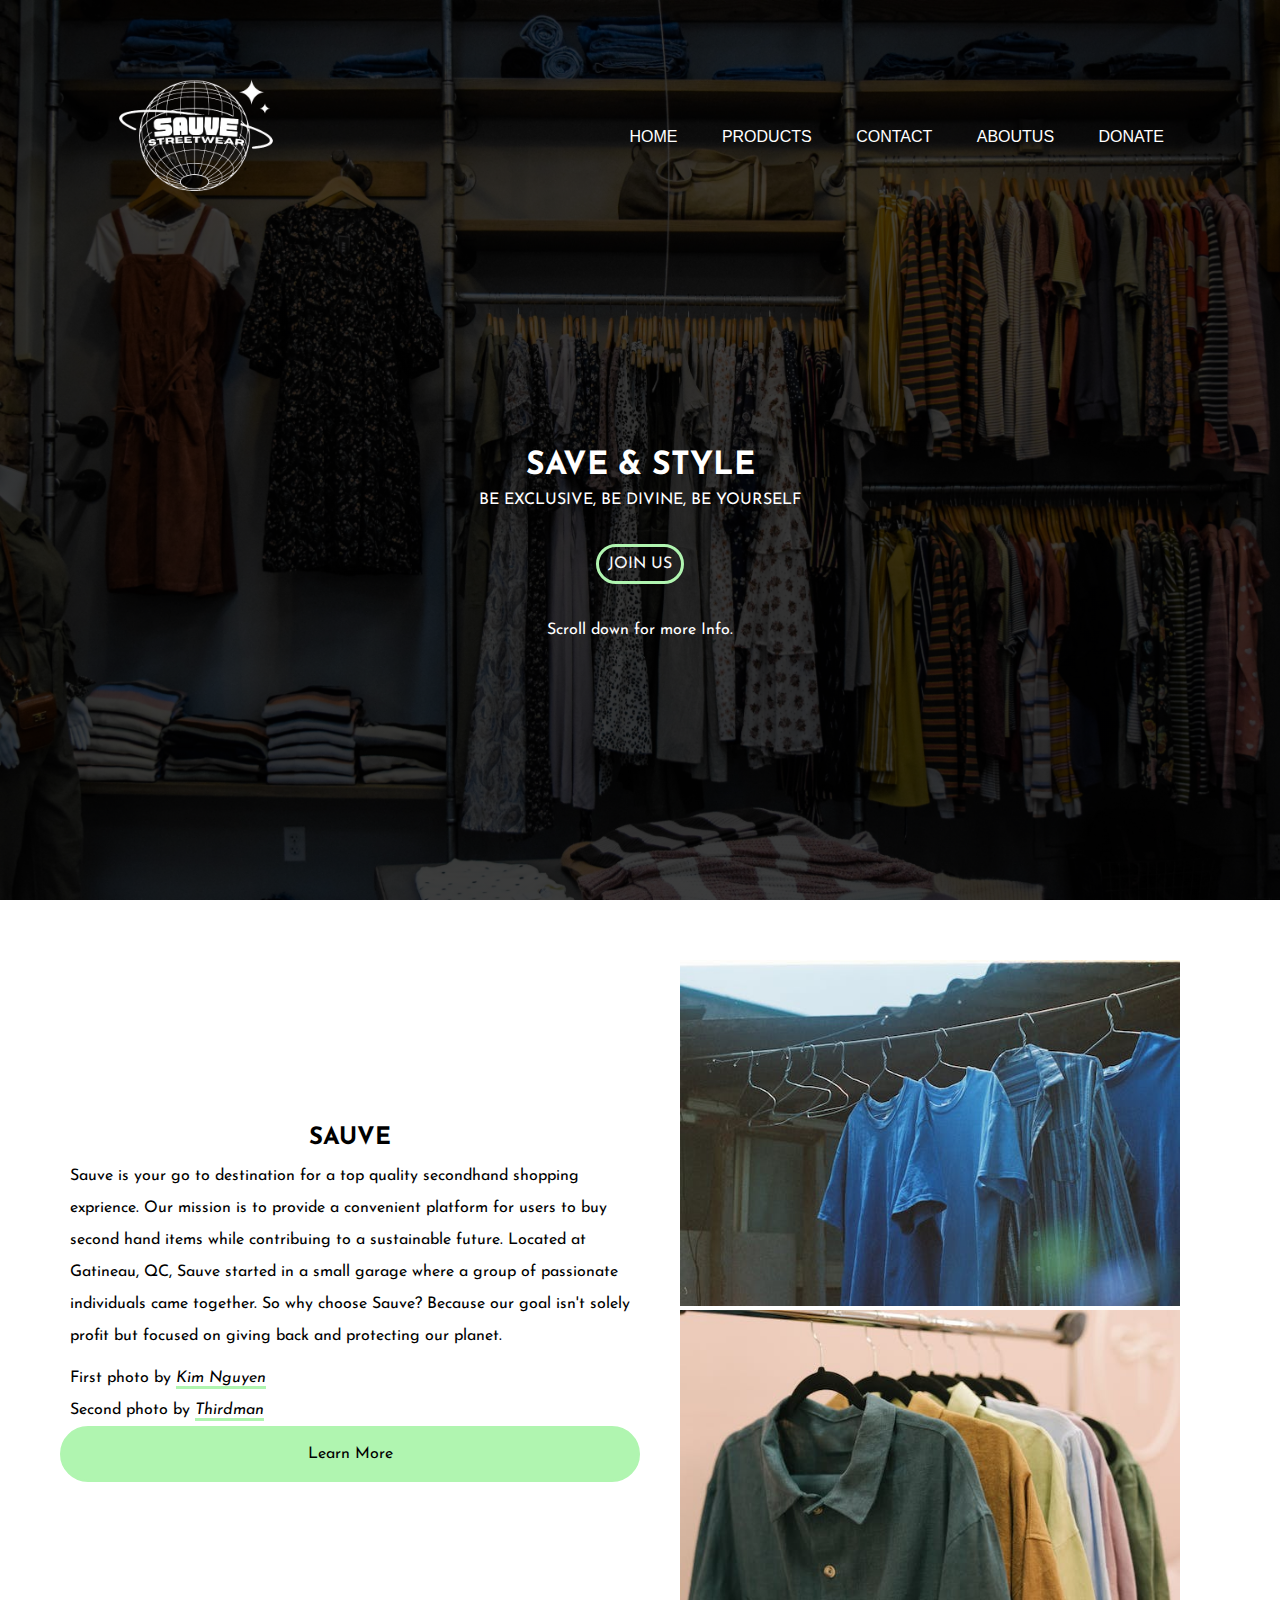
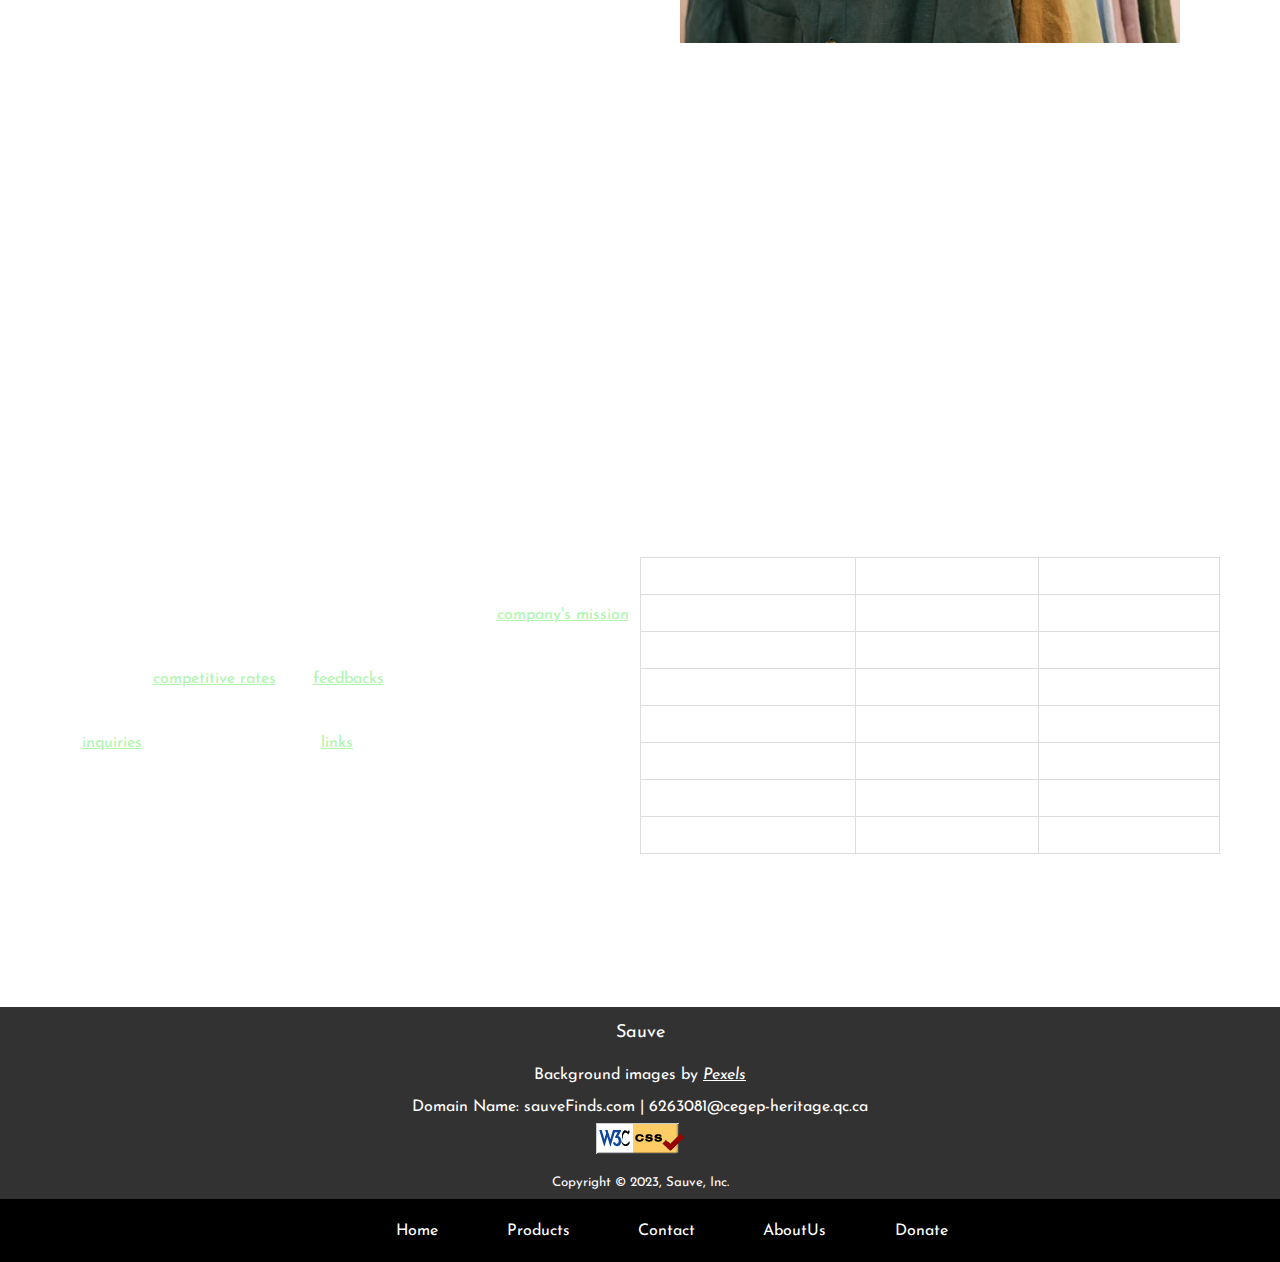
==== commit b2328b0d: "css valid icons" ====
--- a/index.html
+++ b/index.html
@@ -121,7 +121,7 @@
             <div class="footerimg">
               Background images by <a href="https://www.pexels.com/">Pexels</a><br>
               Domain Name: sauveFinds.com | 6263081@cegep-heritage.qc.ca <br>
-              HTML <img src="./images/trustworthy1.png" alt="valid" class="done"> CSS
+              <img src="./images/vcss.gif" alt="valid" class="done">
             </div>
             <small>
                 Copyright &copy; 2023, Sauve, Inc.
--- a/styles/site.css
+++ b/styles/site.css
@@ -17,7 +17,7 @@
 .poster {
     inline-size: 100%;
     block-size: auto;
-    background-image: linear-gradient(rgba(0, 0, 0, 0.75), rgba(0, 0, 0, 0.75)), url(./images/F9tjZiPUEm-kkcdX20ZU5R_YpNBlnBeQvXfOphczskE.jpg);
+    background-image: linear-gradient(rgba(0, 0, 0, 0.75), rgba(0, 0, 0, 0.75)), url(../images/F9tjZiPUEmkkcdX20ZU5RYpNBlnBeQvXfOphczskE.jpg);
     background-size: cover;
     background-position: center;
     background-attachment: fixed;
@@ -27,7 +27,7 @@
 .poster1 {
     inline-size: 100%;
     block-size: 100vh;
-    background-image: linear-gradient(rgba(0, 0, 0, 0.75), rgba(0, 0, 0, 0.75)), url(./images/F9tjZiPUEm-kkcdX20ZU5R_YpNBlnBeQvXfOphczskE.jpg);
+    background-image: linear-gradient(rgba(0, 0, 0, 0.75), rgba(0, 0, 0, 0.75)), url(../images/F9tjZiPUEmkkcdX20ZU5RYpNBlnBeQvXfOphczskE.jpg);
     background-size: cover;
     background-position: center;
     background-attachment: fixed;
@@ -36,7 +36,7 @@
 .poster3 {
     inline-size: 100%;
     block-size: 100vh;
-    background-image: linear-gradient(rgba(0, 0, 0, 0.75), rgba(0, 0, 0, 0.75)), url(./images/pexels-rachel-claire-5531437.jpg);
+    background-image: linear-gradient(rgba(0, 0, 0, 0.75), rgba(0, 0, 0, 0.75)), url(../images/pexelsrachelclaire5531437.jpg);
     background-size: cover;
     background-position: center;
     background-attachment: fixed;
@@ -294,7 +294,7 @@
 }
 .related ul li {
     margin-inline-start: 40px;
-    list-style-image: url(./images/favicon.ico);
+    list-style-image: url(../images/favicon.ico);
 }
 .related {
     margin-block-start: 10px;
@@ -559,7 +559,7 @@
 .savers2 ul li {
     color: var(--normalColour);
     font-family: var(--normalfont);
-    list-style-image: url(./images/review\ \(2\).png);
+    list-style-image: url(../images/review2.png);
     font-size: 1.5rem;
 }
 .savers p a {
@@ -609,7 +609,7 @@
     .poster1 {
         inline-size: 100%;
         block-size: 100vh;
-        background-image: linear-gradient(rgba(0, 0, 0, 0.75), rgba(0, 0, 0, 0.75)), url(./images/F9tjZiPUEm-kkcdX20ZU5R_YpNBlnBeQvXfOphczskE.jpg);
+        background-image: linear-gradient(rgba(0, 0, 0, 0.75), rgba(0, 0, 0, 0.75)), url(../images/F9tjZiPUEmkkcdX20ZU5RYpNBlnBeQvXfOphczskE.jpg);
         background-size: cover;
         background-position: center;
         background-attachment: fixed;
